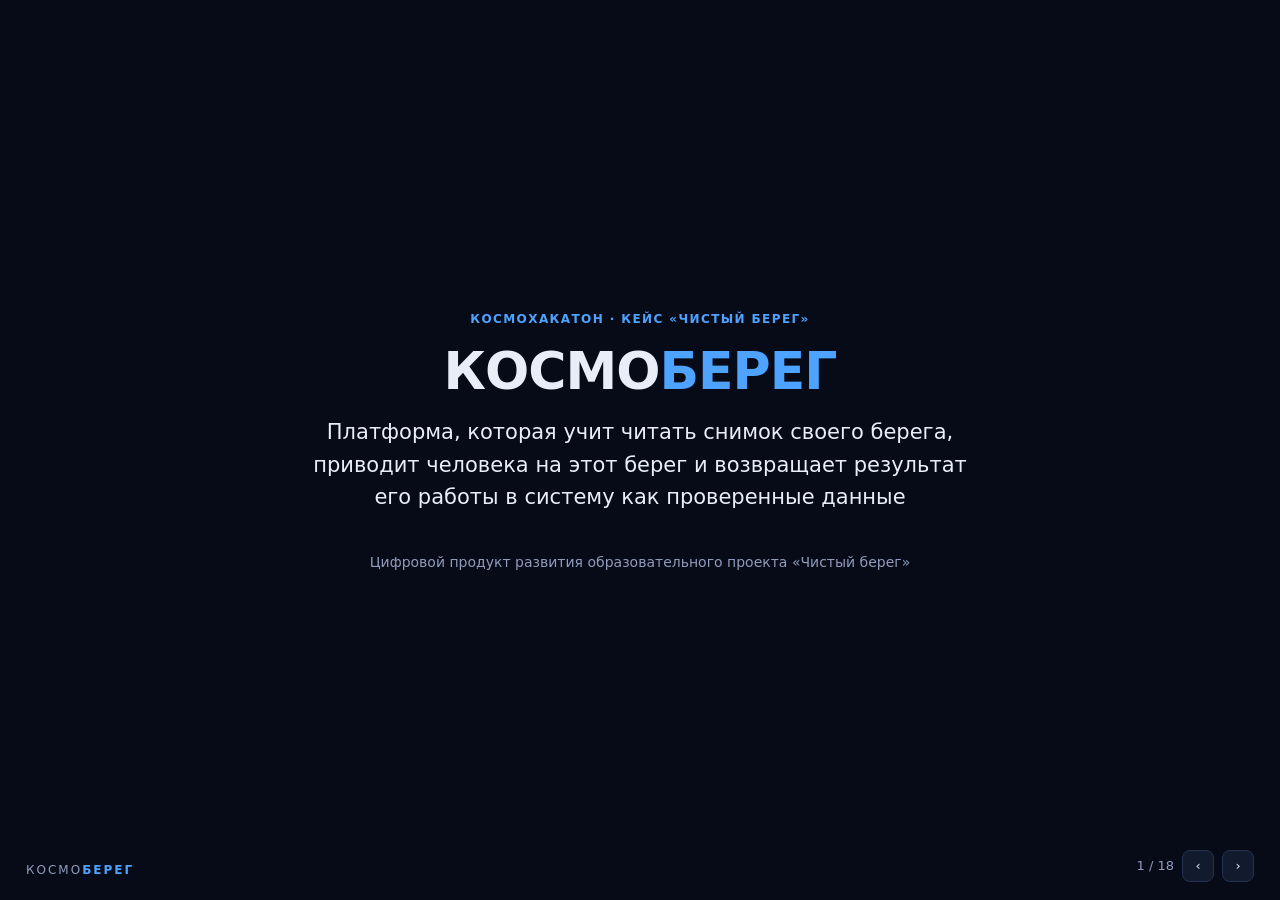
==== presentation/index.html @ a3c75d34 "Паспорт проекта, прототип MVP и API-контракт КОСМОБЕРЕГ Решение кейса Космохакатона «Чистый берег». " ====
<!DOCTYPE html>
<html lang="ru">
<head>
<meta charset="utf-8">
<meta name="viewport" content="width=device-width, initial-scale=1">
<title>КОСМОБЕРЕГ — презентация</title>
<style>
:root{
  --bg:#070b18; --panel:#121a2e; --panel2:#18223a; --line:#253150;
  --text:#e8edf7; --muted:#8f9cba; --accent:#4da3ff; --accent2:#7c5cff;
  --ok:#3ddc97; --warn:#ffb454; --danger:#ff6b6b;
}
*{box-sizing:border-box;margin:0;padding:0}
body{background:var(--bg);color:var(--text);font:16px/1.55 "Segoe UI",system-ui,sans-serif;overflow:hidden}

.slide{
  display:none; width:100vw; height:100vh; padding:56px 72px 72px;
  flex-direction:column; overflow:hidden;
}
.slide.on{display:flex}

h1{font-size:52px;line-height:1.1;letter-spacing:-1px;margin-bottom:16px}
h2{font-size:34px;line-height:1.15;margin-bottom:8px;letter-spacing:-.5px}
h3{font-size:19px;margin-bottom:10px}
p{color:var(--muted);font-size:17px;margin-bottom:12px}
p.lead{font-size:21px;color:var(--text)}
b,strong{color:var(--text)}

.tag{
  display:inline-block;font-size:12px;font-weight:700;letter-spacing:1.4px;
  text-transform:uppercase;color:var(--accent);margin-bottom:14px
}
.accent{color:var(--accent)}
.muted{color:var(--muted)}
.small{font-size:14px}
.tiny{font-size:12.5px}
.mono{font-family:"Cascadia Mono",Consolas,monospace}

.cols{display:grid;gap:22px;flex:1;min-height:0}
.c2{grid-template-columns:1fr 1fr}
.c3{grid-template-columns:repeat(3,1fr)}
.c4{grid-template-columns:repeat(4,1fr)}

.box{
  background:var(--panel);border:1px solid var(--line);
  border-radius:14px;padding:20px;overflow:auto
}
.box.hl{border-color:var(--accent);background:linear-gradient(160deg,rgba(77,163,255,.09),transparent)}
.box h3{color:var(--accent)}
.box.warm h3{color:var(--warn)}
.box.good h3{color:var(--ok)}

ul{list-style:none}
li{padding:5px 0 5px 20px;position:relative;color:var(--muted);font-size:15px}
li::before{content:'▸';position:absolute;left:2px;color:var(--accent)}
li b{color:var(--text)}

table{width:100%;border-collapse:collapse;font-size:14.5px}
th,td{text-align:left;padding:8px 10px;border-bottom:1px solid var(--line)}
th{color:var(--muted);font-size:11.5px;text-transform:uppercase;letter-spacing:.6px}
td b{color:var(--text)}

.pill{display:inline-block;padding:3px 10px;border-radius:20px;font-size:11.5px;font-weight:700}
.pill.a{background:rgba(77,163,255,.16);color:#93c8ff}
.pill.g{background:rgba(61,220,151,.16);color:#7cebbb}
.pill.w{background:rgba(255,180,84,.16);color:#ffc879}
.pill.d{background:rgba(255,107,107,.16);color:#ff9a9a}

.big{font-size:44px;font-weight:800;line-height:1;letter-spacing:-1px}
.big.a{color:var(--accent)} .big.g{color:var(--ok)} .big.w{color:var(--warn)}

pre{
  font-family:"Cascadia Mono",Consolas,monospace;font-size:12.5px;line-height:1.5;
  color:var(--muted);white-space:pre;overflow:auto
}

.flow{display:flex;align-items:stretch;gap:10px;margin:14px 0}
.flow .step{
  flex:1;background:var(--panel2);border:1px solid var(--line);
  border-radius:11px;padding:14px;position:relative
}
.flow .step b{display:block;color:var(--accent);font-size:12px;letter-spacing:.6px;margin-bottom:6px}
.flow .step span{font-size:13.5px;color:var(--muted)}
.flow .arr{display:flex;align-items:center;color:var(--accent);font-size:20px}

.funnel div{
  background:linear-gradient(90deg,var(--accent),var(--accent2));
  color:#04101f;font-weight:700;border-radius:7px;padding:9px 14px;
  margin-bottom:7px;font-size:14.5px;display:flex;justify-content:space-between
}

.nav{
  position:fixed;bottom:18px;right:26px;display:flex;gap:8px;align-items:center;
  font-size:13px;color:var(--muted);z-index:99
}
.nav button{
  font:inherit;background:var(--panel);border:1px solid var(--line);color:var(--text);
  width:32px;height:32px;border-radius:8px;cursor:pointer
}
.nav button:hover{border-color:var(--accent)}
.brand{position:fixed;bottom:20px;left:26px;font-size:12px;letter-spacing:2px;color:var(--muted);z-index:99}
.brand b{color:var(--accent)}

.center{justify-content:center;align-items:center;text-align:center}
.note{
  padding:12px 16px;border-radius:10px;border-left:3px solid var(--accent);
  background:rgba(77,163,255,.08);font-size:15px;margin-top:12px
}
.note.g{border-color:var(--ok);background:rgba(61,220,151,.08)}
.note.w{border-color:var(--warn);background:rgba(255,180,84,.08)}
</style>
</head>
<body>

<!-- 1 -->
<section class="slide on center">
  <div class="tag">Космохакатон · кейс «Чистый берег»</div>
  <h1>КОСМО<span class="accent">БЕРЕГ</span></h1>
  <p class="lead" style="max-width:820px">Платформа, которая учит читать снимок своего берега,<br>
  приводит человека на этот берег и возвращает результат<br>его работы в систему как проверенные данные</p>
  <div style="margin-top:26px" class="small muted">Цифровой продукт развития образовательного проекта «Чистый берег»</div>
</section>

<!-- 2 -->
<section class="slide">
  <div class="tag">Проблема</div>
  <h2>Три разрыва, которые ограничивают проект</h2>
  <div class="cols c3" style="margin-top:22px">
    <div class="box"><h3>Уборка ради уборки</h3>
      <p class="small">Волонтёр не знает, <b>почему именно этот участок</b>, что было раньше и что изменится потом.</p>
      <p class="small">Экологическое действие не превращается в экологическое понимание — а это и есть цель образовательного проекта.</p></div>
    <div class="box"><h3>Данные отдельно, руки отдельно</h3>
      <p class="small">ДЗЗ уже выявляет свалки в России: по данным «Ресурс-П» — скопления ТБО <b>от 0,01 га</b>, включая рост свалок у заповедников.</p>
      <p class="small">Но эти данные видит только дешифровщик. Волонтёр, стоящий на этом берегу, — нет.</p></div>
    <div class="box"><h3>ООПТ видит мало и поздно</h3>
      <p class="small">Площадь территории несопоставима с числом инспекторов. Обход выборочен, нарушение находят случайно.</p>
      <p class="small">Спутник видит регулярно, но <b>ДЗЗ-специалиста в штате нет</b>.</p></div>
  </div>
  <div class="note">Это одна проблема с трёх сторон: <b>между данными ДЗЗ и людьми на земле нет двустороннего канала.</b></div>
</section>

<!-- 3 -->
<section class="slide">
  <div class="tag">Целевые аудитории</div>
  <h2>Две аудитории с несводимой логикой</h2>
  <div class="cols c2" style="margin-top:18px">
    <div class="box">
      <h3>Молодёжь 14+</h3>
      <table>
        <tr><th>Мотивация</th><td>Причастность к настоящему, видимый вклад, компания, часы и портфолио</td></tr>
        <tr><th>Барьеры</th><td>Не знает о проекте · «ехать на весь день» · «мой вклад незаметен» · согласие родителей</td></tr>
        <tr><th>Ценность</th><td>«Ты учишься смотреть на Землю из космоса — и меняешь то, что видит спутник»</td></tr>
      </table>
      <div class="note w tiny" style="margin-top:14px">Сегменты: техно-ориентированные 25% · «за компанию» 45% · «за результатом» 20% · экоактивные 10%</div>
    </div>
    <div class="box">
      <h3>Сотрудники ООПТ</h3>
      <table>
        <tr><th>Мотивация</th><td>Снизить трудозатраты на обход, объективные данные для отчётности, показатели по экопросвещению</td></tr>
        <tr><th>Барьеры</th><td><b>Недоверие к волонтёрским данным</b> · ответственность за людей на территории · нет времени и ДЗЗ-специалиста</td></tr>
        <tr><th>Ценность</th><td>«Карта проблемных участков и проверенные отчёты — без специалиста в штате»</td></tr>
      </table>
      <div class="note tiny" style="margin-top:14px">Две разные роли внутри: инспектор (куда ехать) и экопросвещение (как отчитаться)</div>
    </div>
  </div>
  <div class="note g">Стратегии разные: молодёжь тянем <b>смыслом и игрой</b>, ООПТ — <b>снятием нагрузки</b>. Связывает их общий цикл данных.</div>
</section>

<!-- 4 -->
<section class="slide center">
  <div class="tag">Решение</div>
  <h2 style="max-width:1000px;font-size:40px">Обучение — не предисловие к уборке,<br>а <span class="accent">рабочий узел системы</span></h2>
  <p class="lead" style="max-width:900px;margin-top:20px">Если научить волонтёра читать снимок своего берега,
  а результат его уборки вернуть в систему как подтверждённые данные наблюдения — ООПТ получит регулярно
  обновляемую картину территории, а волонтёр получит доказательство, что его вклад что-то изменил.</p>
</section>

<!-- 5 -->
<section class="slide">
  <div class="tag">Концепция</div>
  <h2>Замкнутый цикл</h2>
  <div class="flow">
    <div class="step"><b>1 · СПУТНИК</b><span>Снимки ДЗЗ дают «зоны внимания» на береговой линии</span></div>
    <div class="arr">→</div>
    <div class="step"><b>2 · ОБУЧЕНИЕ</b><span>Волонтёр учится читать снимок и размечает реальные тайлы</span></div>
    <div class="arr">→</div>
    <div class="step"><b>3 · ПОЛЕ</b><span>Экспедиция: уборка и наземная фиксация состояния</span></div>
    <div class="arr">→</div>
    <div class="step"><b>4 · ЭФФЕКТ</b><span>Фото «до/после» + проверка ООПТ = достоверная точка данных</span></div>
  </div>
  <div class="box hl" style="margin-top:6px">
    <h3>5 · КАБИНЕТ ООПТ — приоритеты, акции, отчётность</h3>
    <p class="small">Проверенные данные уточняют приоритеты следующего цикла. Спутник даёт <b>гипотезу</b>,
    волонтёр — <b>массовую разметку</b>, поле — <b>истину на земле</b>, ООПТ — <b>валидацию</b>.</p>
  </div>
  <div class="note g">Обе аудитории необходимы для работы цикла. Ни одна не является «придатком» — без любой из них цикл рвётся.</div>
</section>

<!-- 6 -->
<section class="slide">
  <div class="tag">Пользовательский путь · молодёжь 14+</div>
  <h2>От первого клика до регулярного участия</h2>
  <table style="margin-top:12px">
    <tr><th>Этап</th><th>Механика перехода</th><th>Роль продукта</th></tr>
    <tr><td><b>Первый контакт</b></td><td>Крючок «Твой берег из космоса»</td><td>Лендинг показывает снимок знакомого места</td></tr>
    <tr><td><b>Интерес (3 мин)</b></td><td><b class="accent">Действие до регистрации</b> — мини-тренажёр</td><td>Разметка работает без аккаунта</td></tr>
    <tr><td><b>Регистрация</b></td><td>Результат «заперт»: сохрани прогресс</td><td>Гейт после полученной ценности</td></tr>
    <tr><td><b>Обучение</b></td><td>3 модуля по 5–7 мин + практика после каждого</td><td>LMS: теория → практика → автопроверка</td></tr>
    <tr><td><b>Завершение</b></td><td>Статус «Наблюдатель» = <b>допуск</b>, а не оценка</td><td>Разблокировка реальной разметки</td></tr>
    <tr style="background:rgba(77,163,255,.07)"><td><b>Первое участие</b></td><td><b class="accent">Экспедиция на участок, который сам разметил</b></td><td>Связка «разметка → акция», согласие, инструктаж</td></tr>
    <tr><td><b>Эффект</b></td><td>Слайдер «до/после», участок → «Чистый»</td><td>Гео-фото, модерация, обновление карты</td></tr>
    <tr><td><b>Повторное участие</b></td><td>Подписка на участок: новый снимок → уведомление</td><td>Подписки, рост роли до амбассадора</td></tr>
  </table>
  <div class="note w">Самый узкий переход — <b>«онлайн → поле» (30%)</b>. Закрываем не призывом, а персональной привязкой к месту.
  Эту механику невозможно скопировать без ДЗЗ-слоя.</div>
</section>

<!-- 7 -->
<section class="slide">
  <div class="tag">Пользовательский путь · ООПТ</div>
  <h2>От недоверия до регулярного использования</h2>
  <table style="margin-top:12px">
    <tr><th>Этап</th><th>Барьер</th><th>Механика снятия</th></tr>
    <tr><td><b>Первый контакт</b></td><td>«Очередная система, которую надо вести»</td><td>Заход через боль: «сколько км берега вы не обходите?»</td></tr>
    <tr style="background:rgba(77,163,255,.07)"><td><b>Демонстрация</b></td><td>«У вас там общие картинки»</td><td><b class="accent">Демо на снимке их собственной территории</b></td></tr>
    <tr><td><b>Подключение</b></td><td>Нет времени на настройку</td><td>Настройку делает команда, сотрудник подтверждает</td></tr>
    <tr><td><b>Освоение</b></td><td>Низкие цифровые навыки</td><td>Один рабочий экран, 45 минут обучения, куратор</td></tr>
    <tr><td><b>Первая акция</b></td><td>Ответственность за людей на территории</td><td>Готовый пакет: шаблон, инструктаж, согласия, ТБ</td></tr>
    <tr style="background:rgba(77,163,255,.07)"><td><b>Ценность</b></td><td><b>Поток шума от волонтёров</b></td><td><b class="accent">Консенсус 3 разметок → сотрудник только подтверждает</b></td></tr>
    <tr><td><b>Регулярность</b></td><td>Не встраивается в отчётность</td><td>Выгрузка PDF / CSV / GeoJSON</td></tr>
  </table>
  <div class="note g">Принцип: сотрудник ООПТ <b>никогда не делает работу, которую может сделать волонтёр или система</b>.
  Он только принимает решение.</div>
</section>

<!-- 8 -->
<section class="slide">
  <div class="tag">Цифровой продукт</div>
  <h2>Роли и модули</h2>
  <div class="cols c2" style="margin-top:16px">
    <div class="box">
      <h3>Ролевая модель = ответ на барьер доверия</h3>
      <table>
        <tr><td><b>Гость</b></td><td>Тренажёр, публичная карта</td></tr>
        <tr><td><b>Ученик</b></td><td>Курс, учебная разметка <span class="pill d">не идёт в ООПТ</span></td></tr>
        <tr><td><b>Наблюдатель</b></td><td>Реальная разметка, акции, отчёты</td></tr>
        <tr><td><b>Наблюдатель 14–17</b></td><td>+ согласие родителя, закрытый профиль</td></tr>
        <tr><td><b>Амбассадор</b></td><td>+ заявки на акции, менторство</td></tr>
        <tr><td><b>Сотрудник ООПТ</b></td><td>Приоритеты, модерация, акции, экспорт</td></tr>
      </table>
      <div class="note tiny">Разметка Ученика <b>физически не может</b> попасть в рабочую карту — это архитектурная гарантия, а не обещание.</div>
    </div>
    <div class="box">
      <h3>8 функциональных модулей</h3>
      <ul>
        <li><b>M1 Карта берега</b> — слои, статусы, история участка</li>
        <li><b>M2 Тренажёр и курс</b> — образовательный контур</li>
        <li><b>M3 Разметка</b> — консенсус, репутация разметчика</li>
        <li><b>M4 Акции</b> — запись, инструктаж, согласия</li>
        <li><b>M5 Полевой отчёт</b> — гео-фото «до/после»</li>
        <li><b>M6 Кабинет ООПТ</b> — приоритеты и модерация</li>
        <li><b>M7 Профиль</b> — часы, сертификат, подписки</li>
        <li><b>M8 Приоритизация</b> — индекс внимания</li>
      </ul>
    </div>
  </div>
</section>

<!-- 9 -->
<section class="slide">
  <div class="tag">Ядро логики</div>
  <h2>Индекс внимания участка</h2>
  <div class="box hl" style="margin-top:14px;flex:0">
    <pre style="font-size:19px;color:var(--text);text-align:center;line-height:1.8">
Индекс = <span style="color:#4da3ff">0.40·S</span>  +  <span style="color:#3ddc97">0.30·C</span>  +  <span style="color:#ffb454">0.20·T</span>  +  <span style="color:#7c5cff">0.10·A</span></pre>
  </div>
  <div class="cols c4" style="margin-top:16px">
    <div class="box"><h3>S — сигнал ДЗЗ</h3><p class="small">Величина изменения между разновременными снимками</p>
      <p class="tiny muted"><b>Почему не больше 0.40:</b> спутник даёт гипотезу, а не диагноз. Облачность, тени, отмели дают ложные срабатывания.</p></div>
    <div class="box good"><h3>C — консенсус людей</h3><p class="small">Доля разметчиков, отметивших проблему, взвешенная по репутации</p>
      <p class="tiny muted"><b>Зачем:</b> делает обучение полезной работой — разметка реально влияет на приоритеты.</p></div>
    <div class="box warm"><h3>T — давность</h3><p class="small">Время с последней подтверждённой уборки или проверки</p>
      <p class="tiny muted"><b>Зачем:</b> не даёт системе «залипнуть» на одних и тех же участках.</p></div>
    <div class="box"><h3>A — доступность</h3><p class="small">Реальная достижимость участка для волонтёров</p>
      <p class="tiny muted"><b>Зачем:</b> смысл имеет тот приоритет, до которого можно доехать.</p></div>
  </div>
  <div class="note">Формула <b>открыта и объяснима</b> — сотрудник ООПТ должен понимать, почему участок наверху списка. Иначе не будет доверия.</div>
</section>

<!-- 10 -->
<section class="slide">
  <div class="tag">Прототип</div>
  <h2>Сквозной сценарий S1 → S6 проходит без разрывов</h2>
  <div class="cols c2" style="margin-top:16px">
    <div class="box">
      <table>
        <tr><th>Шаг</th><th>Что проверяется</th></tr>
        <tr><td><b>S1</b></td><td>Ценность до регистрации: клик по снимку за 30 сек</td></tr>
        <tr><td><b>S2</b></td><td>Обучение → допуск, роль повышается автоматически</td></tr>
        <tr><td><b>S3</b></td><td>Разметка достигает консенсуса 3/3 → очередь ООПТ</td></tr>
        <tr><td><b>S4</b></td><td>Модерация в 2 клика, участок возглавляет приоритеты</td></tr>
        <tr><td><b>S5</b></td><td>Жёсткая проверка допуска несовершеннолетнего</td></tr>
        <tr><td><b>S6</b></td><td>Отчёт подтверждён → статус «Чистый» → пересчёт</td></tr>
      </table>
    </div>
    <div class="box good">
      <h3>Цикл действительно замыкается</h3>
      <pre style="font-size:14px;line-height:1.9;color:var(--text)">
Индекс участка «Устье Каменки»

  после разметки     <span style="color:#ff9a9a">77</span>   ← 1-е место
  после уборки       <span style="color:#7cebbb">41</span>   ← ушёл вниз

Приоритет перешёл на «Северную косу»</pre>
      <p class="small" style="margin-top:12px">Проверяется автоматически: <span class="mono">node e2e-check.js</span> — 27 утверждений, включая пересчёт приоритетов.</p>
      <div class="note tiny"><b>Настоящее в прототипе:</b> индекс внимания, консенсус, репутация, ролевая модель, проверка допуска.
      <b>Демонстрационное:</b> снимки генерируются процедурно вместо тайлов COG.</div>
    </div>
  </div>
</section>

<!-- 11 -->
<section class="slide">
  <div class="tag">Архитектура</div>
  <h2>Компоненты и потоки данных</h2>
  <pre style="flex:1;font-size:11.5px;margin-top:10px">
┌─────────────────────────────────────────────────────────────────────────────────┐
│ A. КЛИЕНТЫ    A1 Лендинг+тренажёр (Гость) │ A2 PWA волонтёра │ A3 Кабинет ООПТ  │
└─────────────────────────────────────────────────────────────────────────────────┘
                          │ HTTPS / REST + JWT
┌─────────────────────────────────────────────────────────────────────────────────┐
│ B. API GATEWAY — nginx, rate limit, TLS                                          │
└─────────────────────────────────────────────────────────────────────────────────┘
      │            │              │              │              │
 ┌────────┐  ┌──────────┐  ┌────────────┐  ┌─────────┐  ┌──────────────┐
 │C1 AUTH │  │C2 LEARN  │  │C3 ANNOTATE │  │C4 EVENTS│  │C5 REPORTS    │
 │роли,   │  │курс,     │  │КОНСЕНСУС,  │  │акции,   │  │фото до/после,│
 │возраст,│  │прогресс, │  │репутация   │  │допуск,  │  │модерация     │
 │согласия│  │сертификат│  │разметчика  │  │согласия │  │              │
 └────────┘  └──────────┘  └────────────┘  └─────────┘  └──────────────┘
                                  │                            │
                         ┌────────────────────────────────────────────┐
                         │ C6 GEO / SCORING — ЯДРО ПРИОРИТИЗАЦИИ      │
                         │ участки, статусы, история, ИНДЕКС ВНИМАНИЯ │
                         └────────────────────────────────────────────┘
                                  │                    ▲ сигнал S
┌─────────────────────────────────────────────────────────────────────────────────┐
│ D. ХРАНИЛИЩА   PostgreSQL+PostGIS │ S3/MinIO: тайлы COG, фото │ Redis: очереди  │
└─────────────────────────────────────────────────────────────────────────────────┘
                                                       ▲
┌─────────────────────────────────────────────────────────────────────────────────┐
│ E. КОНВЕЙЕР ДЗЗ (асинхронный)                                                    │
│ E1 приём сцены → E2 предобработка → E3 нарезка тайлов → E4 детекция изменений    │
│    (Геопортал)     (GDAL/rasterio)     (COG, TiTiler)     → кандидаты → C6       │
└─────────────────────────────────────────────────────────────────────────────────┘
                                                       ▲
┌─────────────────────────────────────────────────────────────────────────────────┐
│ F. ВНЕШНИЕ   F1 Геопортал Роскосмоса / Главкосмос (Ресурс-П, Канопус-В)          │
│              резерв: Sentinel-2 │ F2 БПЛА │ F4 ДОБРО.РФ (часы) │ F6 уведомления │
└─────────────────────────────────────────────────────────────────────────────────┘</pre>
</section>

<!-- 12 -->
<section class="slide">
  <div class="tag">Данные ДЗЗ</div>
  <h2>Источник и место в системе</h2>
  <div class="cols c2" style="margin-top:16px">
    <div class="box">
      <h3>Путь снимка</h3>
      <table>
        <tr><td><b>Источник</b></td><td>Геопортал Роскосмоса / Главкосмос; резерв — Sentinel-2, аэросъёмка БПЛА</td></tr>
        <tr><td><b>Предобработка</b></td><td>Облачность, привязка, нормализация — GDAL / rasterio</td></tr>
        <tr><td><b>Нарезка</b></td><td>COG + тайловая пирамида, отдача через TiTiler</td></tr>
        <tr><td><b>Детекция</b></td><td>Разность спектральных индексов между датами → сигнал <b>S ∈ [0,1]</b></td></tr>
        <tr><td><b>Потребление</b></td><td>Волонтёр видит тайл и получает задание; ООПТ видит приоритеты</td></tr>
      </table>
    </div>
    <div class="box hl">
      <h3>Главная техническая ставка</h3>
      <p class="small">На MVP <b>не строим ML-детекцию мусора</b>. Критерий прямо допускает: техническая обработка ДЗЗ не обязательна.</p>
      <ul>
        <li>Спутник даёт <b>грубый сигнал изменения</b> — дёшево и объяснимо</li>
        <li>Точность обеспечивают <b>люди</b>: консенсус волонтёров + проверка ООПТ</li>
        <li>Подтверждения накапливаются в <b>размеченный датасет</b></li>
        <li>На этапе 2 он становится обучающей выборкой для модели</li>
      </ul>
      <div class="note g">Обучение волонтёров — одновременно образовательный продукт <b>и</b> способ получить разметку. Экономия ~1.5 млн ₽.</div>
    </div>
  </div>
</section>

<!-- 13 -->
<section class="slide">
  <div class="tag">Реализуемость</div>
  <h2>Стек, данные пользователей, эксплуатация</h2>
  <div class="cols c3" style="margin-top:16px">
    <div class="box">
      <h3>Что берём готовым</h3>
      <ul>
        <li>PostgreSQL + <b>PostGIS</b> — стандарт геоданных</li>
        <li><b>MapLibre GL</b> — open-source, без лицензий</li>
        <li>GDAL / rasterio / TiTiler — обработка растров</li>
        <li>FastAPI, Celery + Redis, S3/MinIO</li>
      </ul>
      <h3 style="margin-top:14px">Что пишем сами</h3>
      <ul>
        <li><b>Индекс внимания</b></li>
        <li><b>Консенсус и репутация</b></li>
        <li><b>Связка «курс → допуск»</b></li>
      </ul>
      <p class="tiny muted">Правило: своё — только суть продукта. Остальное зрелое и готовое.</p>
    </div>
    <div class="box warm">
      <h3>Аудитория 14+ и ПДн</h3>
      <ul>
        <li>Хостинг в РФ, минимизация данных</li>
        <li>Офлайн-участие <b>невозможно</b> без согласия родителя — проверка в C4</li>
        <li>Профили 14–17 закрыты по умолчанию</li>
        <li>Геолокация огрубляется до участка</li>
        <li>Обязательная модерация UGC-фото</li>
        <li>Координаты уязвимых объектов ООПТ скрыты</li>
        <li>Неизменяемый аудит-лог модерации</li>
      </ul>
    </div>
    <div class="box">
      <h3>Эксплуатация</h3>
      <p class="small"><span class="mono">docker compose up</span> — один хост, воспроизводимая сборка.</p>
      <table>
        <tr><th>Узкое место</th><th>Решение</th></tr>
        <tr><td>Отдача тайлов</td><td>CDN, тайлы статичны</td></tr>
        <tr><td>Конвейер ДЗЗ</td><td>+ Celery-воркеры</td></tr>
        <tr><td>API 10k+ MAU</td><td>Stateless за балансировщиком</td></tr>
      </table>
      <div class="note tiny">Нагрузка предсказуема: пики в дни акций и школьных занятий, а не равномерно.</div>
    </div>
  </div>
</section>

<!-- 14 -->
<section class="slide">
  <div class="tag">KPI</div>
  <h2>Воронка и способ измерения</h2>
  <div class="cols c2" style="margin-top:14px">
    <div class="box">
      <h3>Модель за 12 месяцев пилота</h3>
      <div class="funnel" style="margin-top:12px">
        <div><span>Регистрации</span><span>3 000</span></div>
        <div style="width:88%"><span>Начали обучение · 55%</span><span>1 650</span></div>
        <div style="width:74%"><span>Завершили обучение · 45%</span><span>750</span></div>
        <div style="width:52%"><span>Вышли на акцию · 30%</span><span>225</span></div>
        <div style="width:36%"><span>Повторное участие · 35%</span><span>80</span></div>
      </div>
      <div class="note w tiny">Все конверсии — <b>обоснованные допущения</b>, а не факты. Задача пилота — заменить их измеренными.</div>
    </div>
    <div class="box">
      <h3>Ключевые показатели и источник данных</h3>
      <table>
        <tr><th>KPI</th><th>Цель</th><th>Источник</th></tr>
        <tr><td><b>E2</b> завершение курса</td><td>≥45%</td><td class="mono tiny">course_progress</td></tr>
        <tr><td><b>P1</b> выход в поле</td><td>≥30%</td><td class="mono tiny">enrollments.attended</td></tr>
        <tr><td><b>R1</b> повторное участие</td><td>≥35%</td><td class="mono tiny">агрегат по пользователю</td></tr>
        <tr><td><b>Q1</b> точность разметки</td><td>≥70%</td><td class="mono tiny">аудит-лог модерации</td></tr>
        <tr><td><b>V3</b> участков очищено</td><td>≥60</td><td class="mono tiny">field_reports</td></tr>
        <tr><td><b>V4</b> удержание ООПТ</td><td>2 из 3</td><td class="mono tiny">CRM проекта</td></tr>
      </table>
      <div class="note g tiny"><b>Контрольная группа:</b> 1 из 3 ООПТ работает без цифрового контура. Сравнение показывает вклад именно продукта.</div>
    </div>
  </div>
</section>

<!-- 15 -->
<section class="slide">
  <div class="tag">План и экономика</div>
  <h2>Как проект запускается</h2>
  <div class="cols c2" style="margin-top:14px">
    <div class="box">
      <h3>Этапы</h3>
      <table>
        <tr><th>Этап</th><th>Срок</th><th>Результат</th></tr>
        <tr><td><b>0 Подготовка</b></td><td>мес. 1</td><td>Соглашения с ООПТ и школами, доступ к данным</td></tr>
        <tr><td><b>1 MVP</b></td><td>мес. 2–4</td><td>Сценарии S1–S6 на 1 территории</td></tr>
        <tr><td><b>2 Пилот</b></td><td>мес. 5–10</td><td>2–3 ООПТ, 20+ акций, проверенные KPI</td></tr>
        <tr><td><b>3 Оценка</b></td><td>мес. 11–12</td><td>Калибровка, пакет тиражирования</td></tr>
        <tr><td><b>4 Масштаб</b></td><td>год 2</td><td>10+ ООПТ, ML-модель на своих данных</td></tr>
      </table>
      <p class="small" style="margin-top:12px">Пиковая команда — <b>5.5 FTE</b>.</p>
    </div>
    <div class="box">
      <h3>Затраты на 12 месяцев</h3>
      <table>
        <tr><td>ФОТ разработки</td><td><b>4.30 млн ₽</b></td><td class="tiny muted">47%</td></tr>
        <tr><td>ФОТ операционной команды</td><td><b>2.00</b></td><td class="tiny muted">22%</td></tr>
        <tr><td>Проведение акций</td><td><b>0.90</b></td><td class="tiny muted">10%</td></tr>
        <tr><td>Контент, дизайн</td><td><b>0.85</b></td><td class="tiny muted">9%</td></tr>
        <tr><td>Инфраструктура, данные ДЗЗ</td><td><b>0.82</b></td><td class="tiny muted">9%</td></tr>
        <tr><td>Продвижение</td><td><b>0.40</b></td><td class="tiny muted">4%</td></tr>
        <tr><td><b>ИТОГО</b></td><td><b class="accent">9.27 млн ₽</b></td><td></td></tr>
      </table>
      <div class="note g">Подключение <b>каждой следующей ООПТ — ~150 тыс ₽</b>. Продукт создаётся один раз, тиражируется дёшево.</div>
    </div>
  </div>
</section>

<!-- 16 -->
<section class="slide">
  <div class="tag">Риски</div>
  <h2>Три главных риска — честно</h2>
  <div class="cols c3" style="margin-top:18px">
    <div class="box"><h3>R-P2 · Разрыв «онлайн → поле»</h3>
      <p class="small">Обученные не доходят до реальной акции. Проект остаётся онлайн-игрой.</p>
      <p class="small"><b>Снижение:</b> экспедиция на свой участок, командная запись, закрытие логистики.</p>
      <div class="note w tiny">Это узкое место всей модели. Метрика P1 — главный индикатор пилота.</div></div>
    <div class="box"><h3>R-O1 · ООПТ не подключается</h3>
      <p class="small">Без ООПТ рвётся контур верификации, волонтёрские данные теряют легитимность.</p>
      <p class="small"><b>Снижение:</b> работаем сразу с 4–5 ООПТ, чтобы дойти до 2–3; демо на их данных; поддержка регионального минприроды.</p></div>
    <div class="box"><h3>R-T1 · Нет доступа к данным ДЗЗ</h3>
      <p class="small">Условия доступа к российской группировке могут оказаться неприемлемыми.</p>
      <p class="small"><b>Снижение:</b> источник абстрагирован в компоненте E1 — переключаемся на Sentinel-2 и БПЛА <b>без изменения архитектуры</b>.</p></div>
  </div>
  <div class="note">Полный реестр — 12 рисков в четырёх категориях: организационные, продуктовые, ресурсные, технические.</div>
</section>

<!-- 17 -->
<section class="slide">
  <div class="tag">Ожидаемый эффект</div>
  <h2>Почему продукт, а не просто серия мероприятий</h2>
  <div class="cols c2" style="margin-top:16px">
    <div class="box">
      <h3>Без цифрового продукта</h3>
      <ul>
        <li>Участок выбирает организатор по своему усмотрению</li>
        <li>Обучение — лекция, результат не фиксируется</li>
        <li>Волонтёр приходит один раз</li>
        <li>ООПТ получает мешки мусора</li>
        <li>Эффект недоказуем</li>
        <li>Каждая акция запускается с нуля</li>
      </ul>
    </div>
    <div class="box good">
      <h3>С КОСМОБЕРЕГОМ</h3>
      <ul>
        <li>Участок выбирается <b>по данным наблюдения</b></li>
        <li>Обучение даёт <b>допуск и измеримый результат</b></li>
        <li>Подписка на участок даёт <b>причину вернуться</b></li>
        <li>ООПТ получает <b>верифицированные данные</b></li>
        <li>Каждое звено цепочки <b>измеримо</b></li>
        <li>Тиражируемый пакет за <b>~150 тыс ₽</b></li>
      </ul>
    </div>
  </div>
  <div class="cols c4" style="margin-top:16px;flex:0">
    <div class="box"><div class="big a">750</div><p class="tiny" style="margin:6px 0 0">прошли полный курс по ДЗЗ и экологическому наблюдению</p></div>
    <div class="box"><div class="big g">150+</div><p class="tiny" style="margin:6px 0 0">участков береговой линии под регулярным наблюдением</p></div>
    <div class="box"><div class="big w">60+</div><p class="tiny" style="margin:6px 0 0">участков очищено и подтверждено проверкой ООПТ</p></div>
    <div class="box"><div class="big a">12</div><p class="tiny" style="margin:6px 0 0">амбассадоров, способных вести акции самостоятельно</p></div>
  </div>
</section>

<!-- 18 -->
<section class="slide center">
  <h2 style="font-size:40px;max-width:1000px">Мы не обещаем чистые берега.<br>
  Мы строим <span class="accent">канал между космическими данными<br>и руками на берегу</span> — и умеем измерить каждое звено.</h2>
  <div style="margin-top:34px" class="small muted">КОСМОБЕРЕГ · Космохакатон · кейс «Чистый берег»</div>
</section>

<div class="brand">КОСМО<b>БЕРЕГ</b></div>
<div class="nav">
  <span id="counter">1 / 18</span>
  <button id="prev">‹</button>
  <button id="next">›</button>
</div>

<script>
const slides=[...document.querySelectorAll('.slide')];
let i=0;
function show(n){
  i=Math.max(0,Math.min(slides.length-1,n));
  slides.forEach((s,k)=>s.classList.toggle('on',k===i));
  document.getElementById('counter').textContent=(i+1)+' / '+slides.length;
}
document.getElementById('next').onclick=()=>show(i+1);
document.getElementById('prev').onclick=()=>show(i-1);
document.addEventListener('keydown',e=>{
  if(['ArrowRight','PageDown',' '].includes(e.key)){e.preventDefault();show(i+1);}
  if(['ArrowLeft','PageUp'].includes(e.key)){e.preventDefault();show(i-1);}
  if(e.key==='Home')show(0);
  if(e.key==='End')show(slides.length-1);
});
show(0);
</script>
</body>
</html>
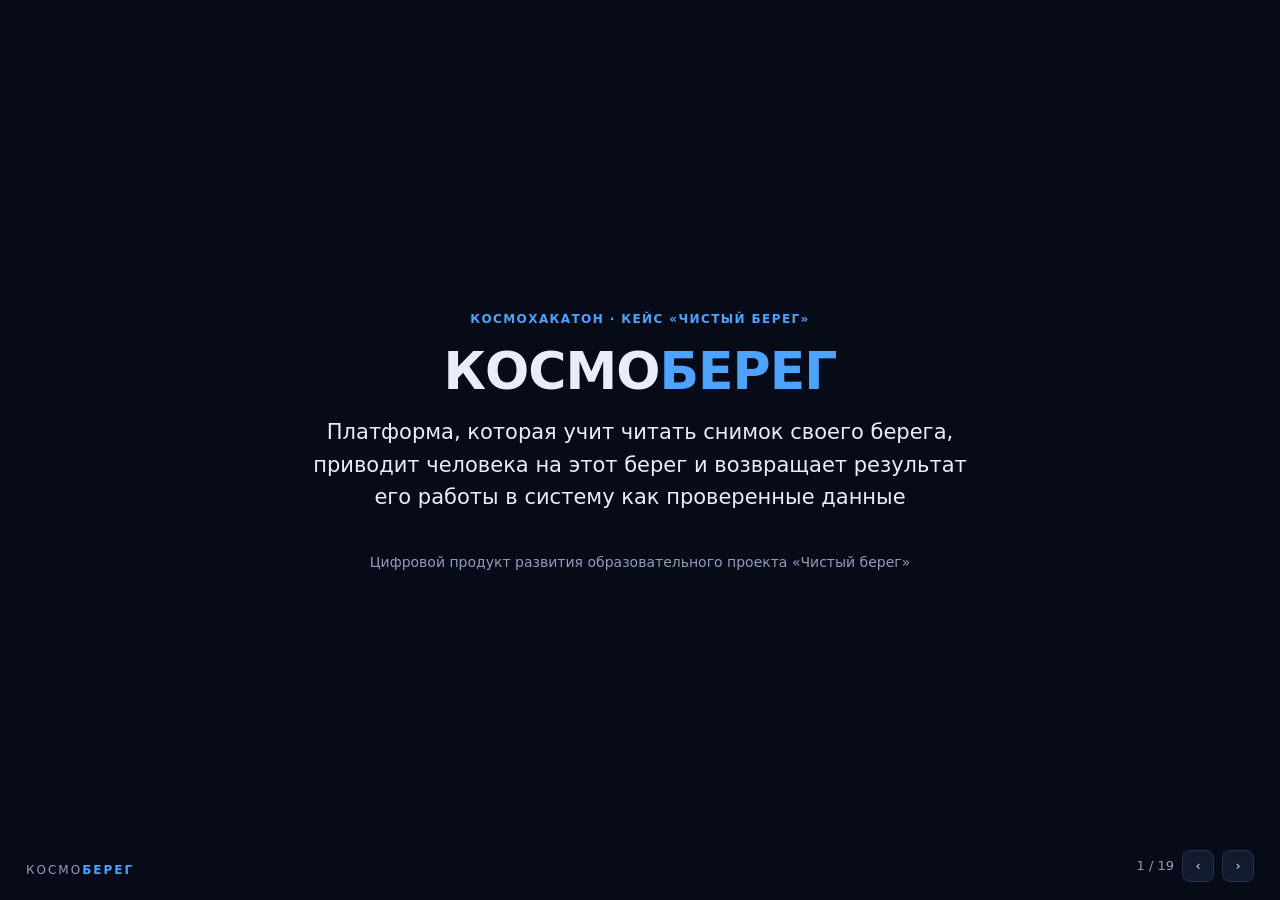
==== commit ebdd00f3: "Масштабирование модели на мониторинг ЧС По совету эксперта. Оформлено как потенциал, а не как расшир" ====
--- a/presentation/index.html
+++ b/presentation/index.html
@@ -161,6 +161,8 @@
         <tr><th>Ценность</th><td>«Карта проблемных участков и проверенные отчёты — без специалиста в штате»</td></tr>
       </table>
       <div class="note tiny" style="margin-top:14px">Две разные роли внутри: инспектор (куда ехать) и экопросвещение (как отчитаться)</div>
+      <div class="note g tiny"><b>Доверие измеряем, а не обещаем:</b> скрытые эталонные задания
+      дают инспектору точность каждого разметчика в цифрах</div>
     </div>
   </div>
   <div class="note g">Стратегии разные: молодёжь тянем <b>смыслом и игрой</b>, ООПТ — <b>снятием нагрузки</b>. Связывает их общий цикл данных.</div>
@@ -260,7 +262,9 @@
         <li><b>M5 Полевой отчёт</b> — гео-фото «до/после»</li>
         <li><b>M6 Кабинет ООПТ</b> — приоритеты и модерация</li>
         <li><b>M7 Профиль</b> — часы, сертификат, подписки</li>
-        <li><b>M8 Приоритизация</b> — индекс внимания</li>
+        <li><b>M8 Приоритизация</b> — индекс внимания, детектор роста</li>
+        <li><b>M9 Калибровка</b> — измерение точности разметчиков</li>
+        <li><b>M10 Заявки на съёмку</b> — обратная связь с оператором ДЗЗ</li>
       </ul>
     </div>
   </div>
@@ -285,6 +289,10 @@
       <p class="tiny muted"><b>Зачем:</b> смысл имеет тот приоритет, до которого можно доехать.</p></div>
   </div>
   <div class="note">Формула <b>открыта и объяснима</b> — сотрудник ООПТ должен понимать, почему участок наверху списка. Иначе не будет доверия.</div>
+  <div class="note w"><b>Детектор роста уточняет S, а не добавляет пятое слагаемое.</b>
+  Большая стабильная свалка подождёт, маленькая растущая через сезон станет большой.
+  Основано на подтверждённом кейсе: по данным «Ресурс-П» фиксировался именно <b>рост</b>
+  свалки у заповедника за 2017–2019.</div>
 </section>
 
 <!-- 10 -->
@@ -313,6 +321,9 @@
 
 Приоритет перешёл на «Северную косу»</pre>
       <p class="small" style="margin-top:12px">Проверяется автоматически: <span class="mono">node e2e-check.js</span> — 27 утверждений, включая пересчёт приоритетов.</p>
+      <div class="note g tiny"><b>Бэкенд реализован:</b> FastAPI, 13 таблиц, 37 операций API,
+      131 тест, миграции, <span class="mono">docker compose up</span>. Индекс участка
+      считают две независимые реализации — и получают одно значение.</div>
       <div class="note tiny"><b>Настоящее в прототипе:</b> индекс внимания, консенсус, репутация, ролевая модель, проверка допуска.
       <b>Демонстрационное:</b> снимки генерируются процедурно вместо тайлов COG.</div>
     </div>
@@ -385,6 +396,9 @@
         <li>На этапе 2 он становится обучающей выборкой для модели</li>
       </ul>
       <div class="note g">Обучение волонтёров — одновременно образовательный продукт <b>и</b> способ получить разметку. Экономия ~1.5 млн ₽.</div>
+      <div class="note"><b>Связь двусторонняя.</b> Инспектор запрашивает съёмку участка
+      через оператора — Геопортал принимает такие заявки штатно. Для растущей аномалии
+      приоритет повышается автоматически. Ни один аналог так не умеет.</div>
     </div>
   </div>
 </section>
@@ -424,7 +438,7 @@
     </div>
     <div class="box">
       <h3>Эксплуатация</h3>
-      <p class="small"><span class="mono">docker compose up</span> — один хост, воспроизводимая сборка.</p>
+      <p class="small"><span class="mono">docker compose up</span> — PostGIS, миграции, демо-данные, API. <b>131 тест зелёные.</b></p>
       <table>
         <tr><th>Узкое место</th><th>Решение</th></tr>
         <tr><td>Отдача тайлов</td><td>CDN, тайлы статичны</td></tr>
@@ -556,6 +570,51 @@
   </div>
 </section>
 
+
+<!-- масштабирование -->
+<section class="slide">
+  <div class="tag">Потенциал</div>
+  <h2>Что мы построили на самом деле</h2>
+  <p class="lead" style="max-width:1000px">Береговой участок — частный случай.
+  Контур «разновременные снимки → обученный человек → консенсус → проверка эксперта»
+  не привязан к мусору ни в одном компоненте.</p>
+
+  <div class="cols c2" style="margin-top:14px">
+    <div class="box">
+      <h3>Масштаб задачи рядом</h3>
+      <table>
+        <tr><td><b>12,8 млн га</b></td><td>пройдено огнём в 2024 году, +8% к 2023-му</td></tr>
+        <tr><td><b>4,76 млн га</b></td><td>Дальневосточный округ — лидер по площади</td></tr>
+        <tr><td><b>40–70</b></td><td>крупных наводнений в год</td></tr>
+        <tr><td><b>500 тыс. км²</b></td><td>территории подвержено подтоплению</td></tr>
+        <tr><td><b>13 млрд ₽</b></td><td>ущерб от паводков одного лета 2021 года</td></tr>
+      </table>
+      <div class="note tiny">Общее одно: объём, который ведомства физически
+      не разбирают вручную. Спутник снимает всё, дешифровщиков не хватает —
+      та же диспропорция, с которой мы начали.</div>
+    </div>
+
+    <div class="box good">
+      <h3>Это не гипотеза</h3>
+      <p class="small"><b>Zooniverse Planetary Response Network</b> ставит волонтёрам
+      ровно эту задачу — сравнить снимки «до» и «после» бедствия — и передаёт
+      результат службам реагирования.</p>
+      <p class="small">Миллиард классификаций от трёх миллионов участников снимает
+      вопрос, способны ли неспециалисты давать пригодные данные.</p>
+      <p class="small">Мы не изобретаем подход, а переносим его в российский контур:
+      отечественные источники ДЗЗ, обучение на русском, проверка сотрудником
+      ведомства.</p>
+      <div class="note w tiny"><b>В MVP и пилот не входит.</b> Кейс — про «Чистый берег»,
+      и подменять задачу мы не будем. Нужны партнёрство с МЧС, оперативная съёмка
+      вместо цикла в 2–4 недели и отдельный обучающий трек.</div>
+    </div>
+  </div>
+
+  <div class="note">Мы решаем задачу берега, но строим не инструмент для берега —
+  а <b>контур доверия между космическими данными и людьми</b>. Он масштабируется
+  на любую территориальную задачу, где спутник видит много, а специалистов мало.</div>
+</section>
+
 <!-- 18 -->
 <section class="slide center">
   <h2 style="font-size:40px;max-width:1000px">Мы не обещаем чистые берега.<br>
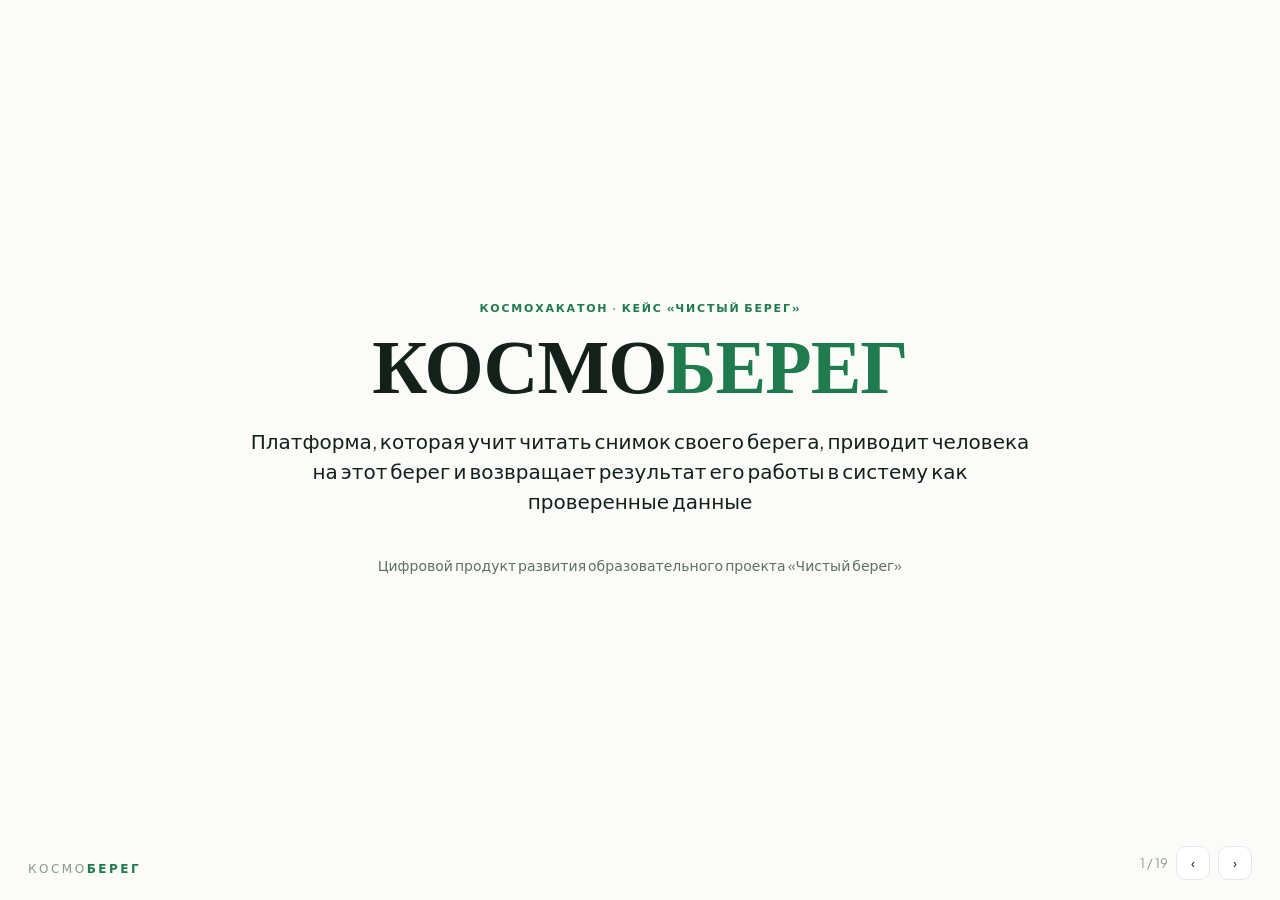
==== commit dfeb1201: "Презентация в стиле макета фронта + сценарий защиты Визуальная система снята прямо из Kosmobereg.dc." ====
--- a/presentation/index.html
+++ b/presentation/index.html
@@ -3,268 +3,252 @@
 <head>
 <meta charset="utf-8">
 <meta name="viewport" content="width=device-width, initial-scale=1">
-<title>КОСМОБЕРЕГ — презентация</title>
+<title>КОСМОБЕРЕГ — защита проекта</title>
+<link rel="preconnect" href="https://fonts.googleapis.com">
+<link rel="preconnect" href="https://fonts.gstatic.com" crossorigin>
+<link href="https://fonts.googleapis.com/css2?family=Plus+Jakarta+Sans:wght@400;500;600;700&family=Instrument+Serif:ital@0;1&display=swap" rel="stylesheet">
 <style>
+/* Визуальная система взята из макета фронта Kosmobereg.dc.html:
+   презентация и продукт должны выглядеть как одна вещь. */
 :root{
-  --bg:#070b18; --panel:#121a2e; --panel2:#18223a; --line:#253150;
-  --text:#e8edf7; --muted:#8f9cba; --accent:#4da3ff; --accent2:#7c5cff;
-  --ok:#3ddc97; --warn:#ffb454; --danger:#ff6b6b;
+  --bg:#fbfcfa; --ink:#14201a; --muted:#5f6f66; --faint:#8b988f;
+  --accent:#1f7a4d; --accent-dark:#1c5c3a; --line:#e3e9e4;
+  --tint:#eef3ef; --tint-2:#f2f9f4; --tint-3:#cfe3d6;
+  --blue:#3b5f8a; --warm:#eccfc8; --white:#ffffff;
 }
 *{box-sizing:border-box;margin:0;padding:0}
-body{background:var(--bg);color:var(--text);font:16px/1.55 "Segoe UI",system-ui,sans-serif;overflow:hidden}
-
-.slide{
-  display:none; width:100vw; height:100vh; padding:56px 72px 72px;
-  flex-direction:column; overflow:hidden;
-}
+body{background:var(--bg);color:var(--ink);font:15px/1.6 'Plus Jakarta Sans',system-ui,sans-serif;overflow:hidden}
+
+.slide{display:none;width:100vw;height:100vh;padding:52px 68px 76px;flex-direction:column;overflow:hidden}
 .slide.on{display:flex}
-
-h1{font-size:52px;line-height:1.1;letter-spacing:-1px;margin-bottom:16px}
-h2{font-size:34px;line-height:1.15;margin-bottom:8px;letter-spacing:-.5px}
-h3{font-size:19px;margin-bottom:10px}
-p{color:var(--muted);font-size:17px;margin-bottom:12px}
-p.lead{font-size:21px;color:var(--text)}
-b,strong{color:var(--text)}
-
-.tag{
-  display:inline-block;font-size:12px;font-weight:700;letter-spacing:1.4px;
-  text-transform:uppercase;color:var(--accent);margin-bottom:14px
-}
-.accent{color:var(--accent)}
-.muted{color:var(--muted)}
+.slide.center{justify-content:center;align-items:center;text-align:center}
+
+h1{font-family:'Instrument Serif',Georgia,serif;font-size:76px;line-height:1.02;letter-spacing:-1px;margin-bottom:20px}
+h2{font-family:'Instrument Serif',Georgia,serif;font-size:42px;line-height:1.12;margin-bottom:6px}
+h3{font-size:16px;font-weight:700;margin-bottom:8px;color:var(--accent)}
+p{color:var(--muted);font-size:16px;margin-bottom:10px}
+p.lead{font-size:20px;color:var(--ink);line-height:1.5}
+b,strong{color:var(--ink);font-weight:600}
+
+.eyebrow{display:inline-block;font-size:11px;font-weight:700;letter-spacing:1.8px;text-transform:uppercase;color:var(--accent);margin-bottom:12px}
+.mono{font-family:ui-monospace,'Cascadia Mono',Consolas,monospace}
 .small{font-size:14px}
 .tiny{font-size:12.5px}
-.mono{font-family:"Cascadia Mono",Consolas,monospace}
-
-.cols{display:grid;gap:22px;flex:1;min-height:0}
+.muted{color:var(--muted)}
+
+.cols{display:grid;gap:18px;flex:1;min-height:0}
 .c2{grid-template-columns:1fr 1fr}
 .c3{grid-template-columns:repeat(3,1fr)}
 .c4{grid-template-columns:repeat(4,1fr)}
 
-.box{
-  background:var(--panel);border:1px solid var(--line);
-  border-radius:14px;padding:20px;overflow:auto
-}
-.box.hl{border-color:var(--accent);background:linear-gradient(160deg,rgba(77,163,255,.09),transparent)}
-.box h3{color:var(--accent)}
-.box.warm h3{color:var(--warn)}
-.box.good h3{color:var(--ok)}
+.card{background:var(--white);border:1px solid var(--line);border-radius:16px;padding:22px;overflow:auto}
+.card.tint{background:var(--tint-2);border-color:var(--tint-3)}
+
+.pill{display:inline-block;padding:4px 12px;border-radius:999px;font-size:11.5px;font-weight:700;background:var(--tint);color:var(--accent)}
+.pill.warm{background:var(--warm);color:#8a4a3a}
 
 ul{list-style:none}
 li{padding:5px 0 5px 20px;position:relative;color:var(--muted);font-size:15px}
-li::before{content:'▸';position:absolute;left:2px;color:var(--accent)}
-li b{color:var(--text)}
+li::before{content:'';position:absolute;left:2px;top:14px;width:6px;height:6px;border-radius:999px;background:var(--accent)}
+li b{color:var(--ink)}
 
 table{width:100%;border-collapse:collapse;font-size:14.5px}
-th,td{text-align:left;padding:8px 10px;border-bottom:1px solid var(--line)}
-th{color:var(--muted);font-size:11.5px;text-transform:uppercase;letter-spacing:.6px}
-td b{color:var(--text)}
-
-.pill{display:inline-block;padding:3px 10px;border-radius:20px;font-size:11.5px;font-weight:700}
-.pill.a{background:rgba(77,163,255,.16);color:#93c8ff}
-.pill.g{background:rgba(61,220,151,.16);color:#7cebbb}
-.pill.w{background:rgba(255,180,84,.16);color:#ffc879}
-.pill.d{background:rgba(255,107,107,.16);color:#ff9a9a}
-
-.big{font-size:44px;font-weight:800;line-height:1;letter-spacing:-1px}
-.big.a{color:var(--accent)} .big.g{color:var(--ok)} .big.w{color:var(--warn)}
-
-pre{
-  font-family:"Cascadia Mono",Consolas,monospace;font-size:12.5px;line-height:1.5;
-  color:var(--muted);white-space:pre;overflow:auto
-}
-
-.flow{display:flex;align-items:stretch;gap:10px;margin:14px 0}
-.flow .step{
-  flex:1;background:var(--panel2);border:1px solid var(--line);
-  border-radius:11px;padding:14px;position:relative
-}
-.flow .step b{display:block;color:var(--accent);font-size:12px;letter-spacing:.6px;margin-bottom:6px}
-.flow .step span{font-size:13.5px;color:var(--muted)}
-.flow .arr{display:flex;align-items:center;color:var(--accent);font-size:20px}
-
-.funnel div{
-  background:linear-gradient(90deg,var(--accent),var(--accent2));
-  color:#04101f;font-weight:700;border-radius:7px;padding:9px 14px;
-  margin-bottom:7px;font-size:14.5px;display:flex;justify-content:space-between
-}
-
-.nav{
-  position:fixed;bottom:18px;right:26px;display:flex;gap:8px;align-items:center;
-  font-size:13px;color:var(--muted);z-index:99
-}
-.nav button{
-  font:inherit;background:var(--panel);border:1px solid var(--line);color:var(--text);
-  width:32px;height:32px;border-radius:8px;cursor:pointer
-}
-.nav button:hover{border-color:var(--accent)}
-.brand{position:fixed;bottom:20px;left:26px;font-size:12px;letter-spacing:2px;color:var(--muted);z-index:99}
+th,td{text-align:left;padding:9px 10px;border-bottom:1px solid var(--line);vertical-align:top}
+th{color:var(--faint);font-size:11px;text-transform:uppercase;letter-spacing:.8px;font-weight:700}
+td b{color:var(--ink)}
+tr.hi td{background:var(--tint-2)}
+
+.big{font-family:'Instrument Serif',Georgia,serif;font-size:52px;line-height:1;color:var(--accent)}
+.big.ink{color:var(--ink)}
+
+.note{padding:14px 18px;border-radius:10px;background:var(--tint);border-left:3px solid var(--accent);font-size:15px;margin-top:12px;color:var(--muted)}
+.note b{color:var(--ink)}
+.note.warm{background:#fdf3f0;border-color:#c98a76}
+
+pre{font-family:ui-monospace,'Cascadia Mono',Consolas,monospace;font-size:12.5px;line-height:1.55;color:var(--muted);white-space:pre;overflow:auto}
+
+.flow{display:flex;align-items:stretch;gap:10px;margin:16px 0}
+.flow .step{flex:1;background:var(--white);border:1px solid var(--line);border-radius:12px;padding:16px}
+.flow .step b{display:block;color:var(--accent);font-size:11px;letter-spacing:1px;margin-bottom:7px;text-transform:uppercase}
+.flow .step span{font-size:14px;color:var(--muted)}
+.flow .arr{display:flex;align-items:center;color:var(--tint-3);font-size:22px}
+
+.funnel div{background:var(--accent);color:var(--white);border-radius:10px;padding:10px 16px;margin-bottom:7px;font-size:14.5px;font-weight:600;display:flex;justify-content:space-between}
+.funnel div:nth-child(2){background:#2a8a5a}
+.funnel div:nth-child(3){background:#3d9a6c}
+.funnel div:nth-child(4){background:#59ab82}
+.funnel div:nth-child(5){background:#7cbd9b}
+
+.formula{font-family:'Instrument Serif',Georgia,serif;font-size:38px;text-align:center;padding:26px;background:var(--tint-2);border:1px solid var(--tint-3);border-radius:16px}
+.formula span{color:var(--accent)}
+
+.nav{position:fixed;bottom:20px;right:28px;display:flex;gap:8px;align-items:center;font-size:13px;color:var(--faint);z-index:99}
+.nav button{font:inherit;background:var(--white);border:1px solid var(--line);color:var(--ink);width:34px;height:34px;border-radius:10px;cursor:pointer}
+.nav button:hover{border-color:var(--accent);color:var(--accent)}
+.brand{position:fixed;bottom:22px;left:28px;font-size:12px;letter-spacing:2.5px;color:var(--faint);z-index:99;text-transform:uppercase}
 .brand b{color:var(--accent)}
-
-.center{justify-content:center;align-items:center;text-align:center}
-.note{
-  padding:12px 16px;border-radius:10px;border-left:3px solid var(--accent);
-  background:rgba(77,163,255,.08);font-size:15px;margin-top:12px
-}
-.note.g{border-color:var(--ok);background:rgba(61,220,151,.08)}
-.note.w{border-color:var(--warn);background:rgba(255,180,84,.08)}
 </style>
 </head>
 <body>
 
 <!-- 1 -->
 <section class="slide on center">
-  <div class="tag">Космохакатон · кейс «Чистый берег»</div>
-  <h1>КОСМО<span class="accent">БЕРЕГ</span></h1>
-  <p class="lead" style="max-width:820px">Платформа, которая учит читать снимок своего берега,<br>
-  приводит человека на этот берег и возвращает результат<br>его работы в систему как проверенные данные</p>
-  <div style="margin-top:26px" class="small muted">Цифровой продукт развития образовательного проекта «Чистый берег»</div>
+  <div class="eyebrow">Космохакатон · кейс «Чистый берег»</div>
+  <h1>КОСМО<span style="color:var(--accent)">БЕРЕГ</span></h1>
+  <p class="lead" style="max-width:780px">Платформа, которая учит читать снимок своего берега,
+  приводит человека на этот берег и возвращает результат его работы в систему как проверенные данные</p>
+  <div style="margin-top:28px" class="small muted">Цифровой продукт развития образовательного проекта «Чистый берег»</div>
 </section>
 
 <!-- 2 -->
 <section class="slide">
-  <div class="tag">Проблема</div>
+  <div class="eyebrow">Проблема</div>
   <h2>Три разрыва, которые ограничивают проект</h2>
   <div class="cols c3" style="margin-top:22px">
-    <div class="box"><h3>Уборка ради уборки</h3>
+    <div class="card">
+      <h3>Уборка ради уборки</h3>
       <p class="small">Волонтёр не знает, <b>почему именно этот участок</b>, что было раньше и что изменится потом.</p>
-      <p class="small">Экологическое действие не превращается в экологическое понимание — а это и есть цель образовательного проекта.</p></div>
-    <div class="box"><h3>Данные отдельно, руки отдельно</h3>
+      <p class="small">Экологическое действие не превращается в экологическое понимание — а это и есть цель образовательного проекта.</p>
+    </div>
+    <div class="card">
+      <h3>Данные отдельно, руки отдельно</h3>
       <p class="small">ДЗЗ уже выявляет свалки в России: по данным «Ресурс-П» — скопления ТБО <b>от 0,01 га</b>, включая рост свалок у заповедников.</p>
-      <p class="small">Но эти данные видит только дешифровщик. Волонтёр, стоящий на этом берегу, — нет.</p></div>
-    <div class="box"><h3>ООПТ видит мало и поздно</h3>
+      <p class="small">Но эти данные видит только дешифровщик. Волонтёр, стоящий на этом берегу, — нет.</p>
+    </div>
+    <div class="card">
+      <h3>ООПТ видит мало и поздно</h3>
       <p class="small">Площадь территории несопоставима с числом инспекторов. Обход выборочен, нарушение находят случайно.</p>
-      <p class="small">Спутник видит регулярно, но <b>ДЗЗ-специалиста в штате нет</b>.</p></div>
+      <p class="small">Спутник видит регулярно, но <b>ДЗЗ-специалиста в штате нет</b>.</p>
+    </div>
   </div>
   <div class="note">Это одна проблема с трёх сторон: <b>между данными ДЗЗ и людьми на земле нет двустороннего канала.</b></div>
 </section>
 
 <!-- 3 -->
 <section class="slide">
-  <div class="tag">Целевые аудитории</div>
+  <div class="eyebrow">Целевые аудитории</div>
   <h2>Две аудитории с несводимой логикой</h2>
   <div class="cols c2" style="margin-top:18px">
-    <div class="box">
+    <div class="card">
       <h3>Молодёжь 14+</h3>
       <table>
         <tr><th>Мотивация</th><td>Причастность к настоящему, видимый вклад, компания, часы и портфолио</td></tr>
         <tr><th>Барьеры</th><td>Не знает о проекте · «ехать на весь день» · «мой вклад незаметен» · согласие родителей</td></tr>
         <tr><th>Ценность</th><td>«Ты учишься смотреть на Землю из космоса — и меняешь то, что видит спутник»</td></tr>
       </table>
-      <div class="note w tiny" style="margin-top:14px">Сегменты: техно-ориентированные 25% · «за компанию» 45% · «за результатом» 20% · экоактивные 10%</div>
-    </div>
-    <div class="box">
+      <div class="note tiny">Сегменты: техно-ориентированные 25% · «за компанию» 45% · «за результатом» 20% · экоактивные 10%</div>
+    </div>
+    <div class="card">
       <h3>Сотрудники ООПТ</h3>
       <table>
-        <tr><th>Мотивация</th><td>Снизить трудозатраты на обход, объективные данные для отчётности, показатели по экопросвещению</td></tr>
+        <tr><th>Мотивация</th><td>Снизить трудозатраты на обход, объективные данные для отчётности</td></tr>
         <tr><th>Барьеры</th><td><b>Недоверие к волонтёрским данным</b> · ответственность за людей на территории · нет времени и ДЗЗ-специалиста</td></tr>
         <tr><th>Ценность</th><td>«Карта проблемных участков и проверенные отчёты — без специалиста в штате»</td></tr>
       </table>
-      <div class="note tiny" style="margin-top:14px">Две разные роли внутри: инспектор (куда ехать) и экопросвещение (как отчитаться)</div>
-      <div class="note g tiny"><b>Доверие измеряем, а не обещаем:</b> скрытые эталонные задания
-      дают инспектору точность каждого разметчика в цифрах</div>
-    </div>
-  </div>
-  <div class="note g">Стратегии разные: молодёжь тянем <b>смыслом и игрой</b>, ООПТ — <b>снятием нагрузки</b>. Связывает их общий цикл данных.</div>
+      <div class="note tiny">Закрытая институциональная роль: доступ выдаёт дирекция территории, а не воронка роста</div>
+    </div>
+  </div>
+  <div class="note"><b>Доверие измеряем, а не обещаем:</b> скрытые эталонные задания дают инспектору точность каждого разметчика в цифрах.</div>
 </section>
 
 <!-- 4 -->
 <section class="slide center">
-  <div class="tag">Решение</div>
-  <h2 style="max-width:1000px;font-size:40px">Обучение — не предисловие к уборке,<br>а <span class="accent">рабочий узел системы</span></h2>
-  <p class="lead" style="max-width:900px;margin-top:20px">Если научить волонтёра читать снимок своего берега,
+  <div class="eyebrow">Решение</div>
+  <h2 style="max-width:960px;font-size:48px">Обучение — не предисловие к уборке,<br>а <span style="color:var(--accent)">рабочий узел системы</span></h2>
+  <p class="lead" style="max-width:860px;margin-top:22px">Если научить волонтёра читать снимок своего берега,
   а результат его уборки вернуть в систему как подтверждённые данные наблюдения — ООПТ получит регулярно
   обновляемую картину территории, а волонтёр получит доказательство, что его вклад что-то изменил.</p>
 </section>
 
 <!-- 5 -->
 <section class="slide">
-  <div class="tag">Концепция</div>
+  <div class="eyebrow">Концепция</div>
   <h2>Замкнутый цикл</h2>
   <div class="flow">
-    <div class="step"><b>1 · СПУТНИК</b><span>Снимки ДЗЗ дают «зоны внимания» на береговой линии</span></div>
+    <div class="step"><b>1 · Спутник</b><span>Снимки ДЗЗ дают «зоны внимания» на береговой линии</span></div>
     <div class="arr">→</div>
-    <div class="step"><b>2 · ОБУЧЕНИЕ</b><span>Волонтёр учится читать снимок и размечает реальные тайлы</span></div>
+    <div class="step"><b>2 · Обучение</b><span>Волонтёр учится читать снимок и размечает реальные тайлы</span></div>
     <div class="arr">→</div>
-    <div class="step"><b>3 · ПОЛЕ</b><span>Экспедиция: уборка и наземная фиксация состояния</span></div>
+    <div class="step"><b>3 · Поле</b><span>Экспедиция: уборка и наземная фиксация состояния</span></div>
     <div class="arr">→</div>
-    <div class="step"><b>4 · ЭФФЕКТ</b><span>Фото «до/после» + проверка ООПТ = достоверная точка данных</span></div>
-  </div>
-  <div class="box hl" style="margin-top:6px">
-    <h3>5 · КАБИНЕТ ООПТ — приоритеты, акции, отчётность</h3>
+    <div class="step"><b>4 · Эффект</b><span>Фото «до/после» и проверка ООПТ — достоверная точка данных</span></div>
+  </div>
+  <div class="card tint">
+    <h3>5 · Кабинет ООПТ — приоритеты, акции, отчётность</h3>
     <p class="small">Проверенные данные уточняют приоритеты следующего цикла. Спутник даёт <b>гипотезу</b>,
     волонтёр — <b>массовую разметку</b>, поле — <b>истину на земле</b>, ООПТ — <b>валидацию</b>.</p>
   </div>
-  <div class="note g">Обе аудитории необходимы для работы цикла. Ни одна не является «придатком» — без любой из них цикл рвётся.</div>
+  <div class="note">Обе аудитории необходимы для работы цикла. Ни одна не является «придатком» — без любой из них цикл рвётся.</div>
 </section>
 
 <!-- 6 -->
 <section class="slide">
-  <div class="tag">Пользовательский путь · молодёжь 14+</div>
+  <div class="eyebrow">Пользовательский путь · молодёжь 14+</div>
   <h2>От первого клика до регулярного участия</h2>
-  <table style="margin-top:12px">
+  <table style="margin-top:14px">
     <tr><th>Этап</th><th>Механика перехода</th><th>Роль продукта</th></tr>
     <tr><td><b>Первый контакт</b></td><td>Крючок «Твой берег из космоса»</td><td>Лендинг показывает снимок знакомого места</td></tr>
-    <tr><td><b>Интерес (3 мин)</b></td><td><b class="accent">Действие до регистрации</b> — мини-тренажёр</td><td>Разметка работает без аккаунта</td></tr>
+    <tr><td><b>Интерес, 3 мин</b></td><td><b>Действие до регистрации</b> — мини-тренажёр</td><td>Разметка работает без аккаунта</td></tr>
     <tr><td><b>Регистрация</b></td><td>Результат «заперт»: сохрани прогресс</td><td>Гейт после полученной ценности</td></tr>
-    <tr><td><b>Обучение</b></td><td>3 модуля по 5–7 мин + практика после каждого</td><td>LMS: теория → практика → автопроверка</td></tr>
+    <tr><td><b>Обучение</b></td><td>3 модуля по 5–7 минут, практика после каждого</td><td>Теория → практика → автопроверка</td></tr>
     <tr><td><b>Завершение</b></td><td>Статус «Наблюдатель» = <b>допуск</b>, а не оценка</td><td>Разблокировка реальной разметки</td></tr>
-    <tr style="background:rgba(77,163,255,.07)"><td><b>Первое участие</b></td><td><b class="accent">Экспедиция на участок, который сам разметил</b></td><td>Связка «разметка → акция», согласие, инструктаж</td></tr>
+    <tr class="hi"><td><b>Первое участие</b></td><td><b>Экспедиция на участок, который сам разметил</b></td><td>Связка «разметка → акция», согласие, инструктаж</td></tr>
     <tr><td><b>Эффект</b></td><td>Слайдер «до/после», участок → «Чистый»</td><td>Гео-фото, модерация, обновление карты</td></tr>
     <tr><td><b>Повторное участие</b></td><td>Подписка на участок: новый снимок → уведомление</td><td>Подписки, рост роли до амбассадора</td></tr>
   </table>
-  <div class="note w">Самый узкий переход — <b>«онлайн → поле» (30%)</b>. Закрываем не призывом, а персональной привязкой к месту.
+  <div class="note warm">Самый узкий переход — <b>«онлайн → поле», 30%</b>. Закрываем не призывом, а персональной привязкой к месту.
   Эту механику невозможно скопировать без ДЗЗ-слоя.</div>
 </section>
 
 <!-- 7 -->
 <section class="slide">
-  <div class="tag">Пользовательский путь · ООПТ</div>
+  <div class="eyebrow">Пользовательский путь · ООПТ</div>
   <h2>От недоверия до регулярного использования</h2>
-  <table style="margin-top:12px">
+  <table style="margin-top:14px">
     <tr><th>Этап</th><th>Барьер</th><th>Механика снятия</th></tr>
     <tr><td><b>Первый контакт</b></td><td>«Очередная система, которую надо вести»</td><td>Заход через боль: «сколько км берега вы не обходите?»</td></tr>
-    <tr style="background:rgba(77,163,255,.07)"><td><b>Демонстрация</b></td><td>«У вас там общие картинки»</td><td><b class="accent">Демо на снимке их собственной территории</b></td></tr>
+    <tr class="hi"><td><b>Демонстрация</b></td><td>«У вас там общие картинки»</td><td><b>Демо на снимке их собственной территории</b></td></tr>
     <tr><td><b>Подключение</b></td><td>Нет времени на настройку</td><td>Настройку делает команда, сотрудник подтверждает</td></tr>
-    <tr><td><b>Освоение</b></td><td>Низкие цифровые навыки</td><td>Один рабочий экран, 45 минут обучения, куратор</td></tr>
+    <tr><td><b>Освоение</b></td><td>Низкие цифровые навыки</td><td>Один рабочий экран, 45 минут, куратор</td></tr>
     <tr><td><b>Первая акция</b></td><td>Ответственность за людей на территории</td><td>Готовый пакет: шаблон, инструктаж, согласия, ТБ</td></tr>
-    <tr style="background:rgba(77,163,255,.07)"><td><b>Ценность</b></td><td><b>Поток шума от волонтёров</b></td><td><b class="accent">Консенсус 3 разметок → сотрудник только подтверждает</b></td></tr>
-    <tr><td><b>Регулярность</b></td><td>Не встраивается в отчётность</td><td>Выгрузка PDF / CSV / GeoJSON</td></tr>
+    <tr class="hi"><td><b>Ценность</b></td><td><b>Поток шума от волонтёров</b></td><td><b>Консенсус 3 разметок → сотрудник только подтверждает</b></td></tr>
+    <tr><td><b>Удержание</b></td><td>«Что я с этого получил»</td><td>Сезонная сводка, пакетная модерация, заявка на съёмку</td></tr>
   </table>
-  <div class="note g">Принцип: сотрудник ООПТ <b>никогда не делает работу, которую может сделать волонтёр или система</b>.
-  Он только принимает решение.</div>
+  <div class="note">Принцип: сотрудник ООПТ <b>никогда не делает работу, которую может сделать волонтёр или система</b>. Он только принимает решение.</div>
 </section>
 
 <!-- 8 -->
 <section class="slide">
-  <div class="tag">Цифровой продукт</div>
+  <div class="eyebrow">Цифровой продукт</div>
   <h2>Роли и модули</h2>
   <div class="cols c2" style="margin-top:16px">
-    <div class="box">
-      <h3>Ролевая модель = ответ на барьер доверия</h3>
+    <div class="card">
+      <h3>Ролевая модель — ответ на барьер доверия</h3>
       <table>
         <tr><td><b>Гость</b></td><td>Тренажёр, публичная карта</td></tr>
-        <tr><td><b>Ученик</b></td><td>Курс, учебная разметка <span class="pill d">не идёт в ООПТ</span></td></tr>
-        <tr><td><b>Наблюдатель</b></td><td>Реальная разметка, акции, отчёты</td></tr>
+        <tr class="hi"><td><b>Ученик</b></td><td>Курс, учебная разметка <span class="pill warm">не идёт в ООПТ</span></td></tr>
+        <tr><td><b>Наблюдатель</b></td><td>Реальная разметка, акции, отчёты, игры</td></tr>
         <tr><td><b>Наблюдатель 14–17</b></td><td>+ согласие родителя, закрытый профиль</td></tr>
         <tr><td><b>Амбассадор</b></td><td>+ заявки на акции, менторство</td></tr>
-        <tr><td><b>Сотрудник ООПТ</b></td><td>Приоритеты, модерация, акции, экспорт</td></tr>
-      </table>
-      <div class="note tiny">Разметка Ученика <b>физически не может</b> попасть в рабочую карту — это архитектурная гарантия, а не обещание.</div>
-    </div>
-    <div class="box">
-      <h3>8 функциональных модулей</h3>
+        <tr><td><b>Сотрудник ООПТ</b></td><td>Приоритеты, модерация, акции, заявки на съёмку</td></tr>
+      </table>
+      <div class="note tiny">Разметка Ученика <b>физически не может</b> попасть в рабочую карту — архитектурная гарантия, а не обещание.</div>
+    </div>
+    <div class="card">
+      <h3>12 функциональных модулей</h3>
       <ul>
-        <li><b>M1 Карта берега</b> — слои, статусы, история участка</li>
+        <li><b>M1 Карта берега</b> — слои, статусы, история</li>
         <li><b>M2 Тренажёр и курс</b> — образовательный контур</li>
-        <li><b>M3 Разметка</b> — консенсус, репутация разметчика</li>
+        <li><b>M3 Разметка</b> — консенсус, репутация</li>
         <li><b>M4 Акции</b> — запись, инструктаж, согласия</li>
         <li><b>M5 Полевой отчёт</b> — гео-фото «до/после»</li>
         <li><b>M6 Кабинет ООПТ</b> — приоритеты и модерация</li>
         <li><b>M7 Профиль</b> — часы, сертификат, подписки</li>
-        <li><b>M8 Приоритизация</b> — индекс внимания, детектор роста</li>
-        <li><b>M9 Калибровка</b> — измерение точности разметчиков</li>
-        <li><b>M10 Заявки на съёмку</b> — обратная связь с оператором ДЗЗ</li>
+        <li><b>M8 Приоритизация</b> — индекс, детектор роста</li>
+        <li><b>M9 Калибровка</b> — измерение точности</li>
+        <li><b>M10 Заявки на съёмку</b> — обратная связь с ДЗЗ</li>
+        <li><b>M11 Игровой контур</b> — дуэль, «Инспектор на день»</li>
+        <li><b>M12 Карта происшествий</b> — фильтры по типу и области</li>
       </ul>
     </div>
   </div>
@@ -272,38 +256,34 @@
 
 <!-- 9 -->
 <section class="slide">
-  <div class="tag">Ядро логики</div>
+  <div class="eyebrow">Ядро логики</div>
   <h2>Индекс внимания участка</h2>
-  <div class="box hl" style="margin-top:14px;flex:0">
-    <pre style="font-size:19px;color:var(--text);text-align:center;line-height:1.8">
-Индекс = <span style="color:#4da3ff">0.40·S</span>  +  <span style="color:#3ddc97">0.30·C</span>  +  <span style="color:#ffb454">0.20·T</span>  +  <span style="color:#7c5cff">0.10·A</span></pre>
-  </div>
-  <div class="cols c4" style="margin-top:16px">
-    <div class="box"><h3>S — сигнал ДЗЗ</h3><p class="small">Величина изменения между разновременными снимками</p>
-      <p class="tiny muted"><b>Почему не больше 0.40:</b> спутник даёт гипотезу, а не диагноз. Облачность, тени, отмели дают ложные срабатывания.</p></div>
-    <div class="box good"><h3>C — консенсус людей</h3><p class="small">Доля разметчиков, отметивших проблему, взвешенная по репутации</p>
-      <p class="tiny muted"><b>Зачем:</b> делает обучение полезной работой — разметка реально влияет на приоритеты.</p></div>
-    <div class="box warm"><h3>T — давность</h3><p class="small">Время с последней подтверждённой уборки или проверки</p>
-      <p class="tiny muted"><b>Зачем:</b> не даёт системе «залипнуть» на одних и тех же участках.</p></div>
-    <div class="box"><h3>A — доступность</h3><p class="small">Реальная достижимость участка для волонтёров</p>
-      <p class="tiny muted"><b>Зачем:</b> смысл имеет тот приоритет, до которого можно доехать.</p></div>
-  </div>
-  <div class="note">Формула <b>открыта и объяснима</b> — сотрудник ООПТ должен понимать, почему участок наверху списка. Иначе не будет доверия.</div>
-  <div class="note w"><b>Детектор роста уточняет S, а не добавляет пятое слагаемое.</b>
-  Большая стабильная свалка подождёт, маленькая растущая через сезон станет большой.
-  Основано на подтверждённом кейсе: по данным «Ресурс-П» фиксировался именно <b>рост</b>
-  свалки у заповедника за 2017–2019.</div>
+  <div class="formula" style="margin-top:16px">
+    0.40·<span>S</span> &nbsp;+&nbsp; 0.30·<span>C</span> &nbsp;+&nbsp; 0.20·<span>T</span> &nbsp;+&nbsp; 0.10·<span>A</span>
+  </div>
+  <div class="cols c4" style="margin-top:18px">
+    <div class="card"><h3>S — сигнал ДЗЗ</h3><p class="small">Величина изменения между снимками</p>
+      <p class="tiny"><b>Почему не больше 0.40:</b> спутник даёт гипотезу, а не диагноз. Облачность, тени и отмели дают ложные срабатывания.</p></div>
+    <div class="card"><h3>C — консенсус людей</h3><p class="small">Согласие × полнота выборки, взвешенные по репутации</p>
+      <p class="tiny"><b>Зачем:</b> делает обучение полезной работой — разметка реально влияет на приоритеты.</p></div>
+    <div class="card"><h3>T — давность</h3><p class="small">Время с последней подтверждённой проверки</p>
+      <p class="tiny"><b>Зачем:</b> не даёт системе «залипнуть» на одних и тех же участках.</p></div>
+    <div class="card"><h3>A — доступность</h3><p class="small">Реальная достижимость для волонтёров</p>
+      <p class="tiny"><b>Зачем:</b> смысл имеет тот приоритет, до которого можно доехать.</p></div>
+  </div>
+  <div class="note">Формула <b>открыта и объяснима</b> — инспектор должен понимать, почему участок наверху. Иначе не будет доверия.
+  Детектор роста уточняет фактор S, а не добавляет пятое слагаемое.</div>
 </section>
 
 <!-- 10 -->
 <section class="slide">
-  <div class="tag">Прототип</div>
+  <div class="eyebrow">Прототип · живое демо</div>
   <h2>Сквозной сценарий S1 → S6 проходит без разрывов</h2>
   <div class="cols c2" style="margin-top:16px">
-    <div class="box">
+    <div class="card">
       <table>
         <tr><th>Шаг</th><th>Что проверяется</th></tr>
-        <tr><td><b>S1</b></td><td>Ценность до регистрации: клик по снимку за 30 сек</td></tr>
+        <tr><td><b>S1</b></td><td>Ценность до регистрации: клик по снимку за 30 секунд</td></tr>
         <tr><td><b>S2</b></td><td>Обучение → допуск, роль повышается автоматически</td></tr>
         <tr><td><b>S3</b></td><td>Разметка достигает консенсуса 3/3 → очередь ООПТ</td></tr>
         <tr><td><b>S4</b></td><td>Модерация в 2 клика, участок возглавляет приоритеты</td></tr>
@@ -311,139 +291,132 @@
         <tr><td><b>S6</b></td><td>Отчёт подтверждён → статус «Чистый» → пересчёт</td></tr>
       </table>
     </div>
-    <div class="box good">
+    <div class="card tint">
       <h3>Цикл действительно замыкается</h3>
-      <pre style="font-size:14px;line-height:1.9;color:var(--text)">
-Индекс участка «Устье Каменки»
-
-  после разметки     <span style="color:#ff9a9a">77</span>   ← 1-е место
-  после уборки       <span style="color:#7cebbb">41</span>   ← ушёл вниз
-
-Приоритет перешёл на «Северную косу»</pre>
-      <p class="small" style="margin-top:12px">Проверяется автоматически: <span class="mono">node e2e-check.js</span> — 27 утверждений, включая пересчёт приоритетов.</p>
-      <div class="note g tiny"><b>Бэкенд реализован:</b> FastAPI, 13 таблиц, 37 операций API,
-      131 тест, миграции, <span class="mono">docker compose up</span>. Индекс участка
-      считают две независимые реализации — и получают одно значение.</div>
-      <div class="note tiny"><b>Настоящее в прототипе:</b> индекс внимания, консенсус, репутация, ролевая модель, проверка допуска.
-      <b>Демонстрационное:</b> снимки генерируются процедурно вместо тайлов COG.</div>
+      <div style="display:flex;align-items:baseline;gap:18px;margin:18px 0">
+        <div><div class="big">85</div><div class="tiny muted">после консенсуса</div></div>
+        <div style="font-size:28px;color:var(--tint-3)">→</div>
+        <div><div class="big ink">48</div><div class="tiny muted">после уборки</div></div>
+      </div>
+      <p class="small">Приоритет перешёл на следующий участок.</p>
+      <div class="note tiny"><b>Проверяется автоматически:</b> те же числа выдают две независимые реализации —
+      прототип и бэкенд. Разойдётся формула — упадут оба набора тестов.</div>
+      <div class="note tiny"><b>Бэкенд работает:</b> FastAPI, 17 таблиц, 44 операции API, 156 тестов,
+      <span class="mono">docker compose up</span>.</div>
     </div>
   </div>
 </section>
 
 <!-- 11 -->
 <section class="slide">
-  <div class="tag">Архитектура</div>
+  <div class="eyebrow">Архитектура</div>
   <h2>Компоненты и потоки данных</h2>
-  <pre style="flex:1;font-size:11.5px;margin-top:10px">
-┌─────────────────────────────────────────────────────────────────────────────────┐
-│ A. КЛИЕНТЫ    A1 Лендинг+тренажёр (Гость) │ A2 PWA волонтёра │ A3 Кабинет ООПТ  │
-└─────────────────────────────────────────────────────────────────────────────────┘
-                          │ HTTPS / REST + JWT
-┌─────────────────────────────────────────────────────────────────────────────────┐
-│ B. API GATEWAY — nginx, rate limit, TLS                                          │
-└─────────────────────────────────────────────────────────────────────────────────┘
-      │            │              │              │              │
- ┌────────┐  ┌──────────┐  ┌────────────┐  ┌─────────┐  ┌──────────────┐
- │C1 AUTH │  │C2 LEARN  │  │C3 ANNOTATE │  │C4 EVENTS│  │C5 REPORTS    │
- │роли,   │  │курс,     │  │КОНСЕНСУС,  │  │акции,   │  │фото до/после,│
- │возраст,│  │прогресс, │  │репутация   │  │допуск,  │  │модерация     │
- │согласия│  │сертификат│  │разметчика  │  │согласия │  │              │
- └────────┘  └──────────┘  └────────────┘  └─────────┘  └──────────────┘
-                                  │                            │
-                         ┌────────────────────────────────────────────┐
-                         │ C6 GEO / SCORING — ЯДРО ПРИОРИТИЗАЦИИ      │
-                         │ участки, статусы, история, ИНДЕКС ВНИМАНИЯ │
-                         └────────────────────────────────────────────┘
-                                  │                    ▲ сигнал S
-┌─────────────────────────────────────────────────────────────────────────────────┐
-│ D. ХРАНИЛИЩА   PostgreSQL+PostGIS │ S3/MinIO: тайлы COG, фото │ Redis: очереди  │
-└─────────────────────────────────────────────────────────────────────────────────┘
-                                                       ▲
-┌─────────────────────────────────────────────────────────────────────────────────┐
-│ E. КОНВЕЙЕР ДЗЗ (асинхронный)                                                    │
-│ E1 приём сцены → E2 предобработка → E3 нарезка тайлов → E4 детекция изменений    │
-│    (Геопортал)     (GDAL/rasterio)     (COG, TiTiler)     → кандидаты → C6       │
-└─────────────────────────────────────────────────────────────────────────────────┘
-                                                       ▲
-┌─────────────────────────────────────────────────────────────────────────────────┐
-│ F. ВНЕШНИЕ   F1 Геопортал Роскосмоса / Главкосмос (Ресурс-П, Канопус-В)          │
-│              резерв: Sentinel-2 │ F2 БПЛА │ F4 ДОБРО.РФ (часы) │ F6 уведомления │
-└─────────────────────────────────────────────────────────────────────────────────┘</pre>
+  <pre style="flex:1;margin-top:12px">
+┌─────────────────────────────────────────────────────────────────────────────┐
+│ A. КЛИЕНТЫ   Лендинг и тренажёр (Гость) │ PWA волонтёра │ Кабинет ООПТ      │
+└─────────────────────────────────────────────────────────────────────────────┘
+                        │ HTTPS · REST · JWT
+┌─────────────────────────────────────────────────────────────────────────────┐
+│ B. API GATEWAY — nginx, ограничение частоты, TLS                             │
+└─────────────────────────────────────────────────────────────────────────────┘
+    │         │           │           │          │           │
+┌────────┐┌────────┐┌──────────┐┌─────────┐┌──────────┐┌──────────┐
+│C1 AUTH ││C2 КУРС ││C3 РАЗМЕТ.││C4 АКЦИИ ││C5 ОТЧЁТЫ ││C9 ИГРЫ   │
+│роли,   ││прогресс││КОНСЕНСУС,││допуск,  ││фото до/  ││дуэль,    │
+│возраст,││сертиф. ││репутация ││согласия ││после     ││инспектор │
+│согласия││        ││          ││         ││          ││          │
+└────────┘└────────┘└──────────┘└─────────┘└──────────┘└──────────┘
+                          │              │            │
+            ┌──────────────────────────────────────────────────┐
+            │ C6 GEO / SCORING — ЯДРО ПРИОРИТИЗАЦИИ            │
+            │ участки, статусы, история, ИНДЕКС ВНИМАНИЯ       │
+            │ C7 Калибровка  ·  C8 Заявки на съёмку            │
+            └──────────────────────────────────────────────────┘
+                          │                  ▲ сигнал S
+┌─────────────────────────────────────────────────────────────────────────────┐
+│ D. ХРАНИЛИЩА   PostgreSQL + PostGIS │ S3: тайлы COG и фото │ Redis: очереди  │
+└─────────────────────────────────────────────────────────────────────────────┘
+                                             ▲
+┌─────────────────────────────────────────────────────────────────────────────┐
+│ E. КОНВЕЙЕР ДЗЗ — асинхронный, не блокирует API                              │
+│ приём сцены → предобработка → нарезка тайлов → детекция изменений и роста    │
+└─────────────────────────────────────────────────────────────────────────────┘
+                                             ▲
+┌─────────────────────────────────────────────────────────────────────────────┐
+│ F. ВНЕШНИЕ   Геопортал Роскосмоса и Главкосмос: Ресурс-П, Канопус-В          │
+│              резерв Sentinel-2 │ БПЛА │ ДОБРО.РФ │ e-mail и push FCM         │
+└─────────────────────────────────────────────────────────────────────────────┘</pre>
 </section>
 
 <!-- 12 -->
 <section class="slide">
-  <div class="tag">Данные ДЗЗ</div>
+  <div class="eyebrow">Данные ДЗЗ</div>
   <h2>Источник и место в системе</h2>
   <div class="cols c2" style="margin-top:16px">
-    <div class="box">
+    <div class="card">
       <h3>Путь снимка</h3>
       <table>
-        <tr><td><b>Источник</b></td><td>Геопортал Роскосмоса / Главкосмос; резерв — Sentinel-2, аэросъёмка БПЛА</td></tr>
-        <tr><td><b>Предобработка</b></td><td>Облачность, привязка, нормализация — GDAL / rasterio</td></tr>
-        <tr><td><b>Нарезка</b></td><td>COG + тайловая пирамида, отдача через TiTiler</td></tr>
-        <tr><td><b>Детекция</b></td><td>Разность спектральных индексов между датами → сигнал <b>S ∈ [0,1]</b></td></tr>
-        <tr><td><b>Потребление</b></td><td>Волонтёр видит тайл и получает задание; ООПТ видит приоритеты</td></tr>
-      </table>
-    </div>
-    <div class="box hl">
-      <h3>Главная техническая ставка</h3>
-      <p class="small">На MVP <b>не строим ML-детекцию мусора</b>. Критерий прямо допускает: техническая обработка ДЗЗ не обязательна.</p>
-      <ul>
-        <li>Спутник даёт <b>грубый сигнал изменения</b> — дёшево и объяснимо</li>
-        <li>Точность обеспечивают <b>люди</b>: консенсус волонтёров + проверка ООПТ</li>
-        <li>Подтверждения накапливаются в <b>размеченный датасет</b></li>
-        <li>На этапе 2 он становится обучающей выборкой для модели</li>
-      </ul>
-      <div class="note g">Обучение волонтёров — одновременно образовательный продукт <b>и</b> способ получить разметку. Экономия ~1.5 млн ₽.</div>
-      <div class="note"><b>Связь двусторонняя.</b> Инспектор запрашивает съёмку участка
-      через оператора — Геопортал принимает такие заявки штатно. Для растущей аномалии
-      приоритет повышается автоматически. Ни один аналог так не умеет.</div>
+        <tr><td><b>Источник</b></td><td>Геопортал Роскосмоса и Главкосмос; резерв — Sentinel-2 и аэросъёмка БПЛА</td></tr>
+        <tr><td><b>Предобработка</b></td><td>Облачность, привязка, нормализация — GDAL и rasterio</td></tr>
+        <tr><td><b>Нарезка</b></td><td>COG и тайловая пирамида, отдача через TiTiler</td></tr>
+        <tr><td><b>Детекция</b></td><td>Разность спектральных индексов между датами → сигнал <b>S</b></td></tr>
+        <tr><td><b>Динамика</b></td><td>Ряд площадей аномалии → метка «растёт», усиление S</td></tr>
+      </table>
+    </div>
+    <div class="card tint">
+      <h3>Связь двусторонняя</h3>
+      <p class="small">Обычно платформа только потребляет снимки и ждёт, когда спутник пройдёт над нужным местом.
+      Инспектор у нас <b>заказывает съёмку конкретного участка</b> — Геопортал принимает такие заявки штатно.
+      Для растущей аномалии приоритет повышается автоматически.</p>
+      <p class="small">Ни один из проанализированных аналогов такой возможности не имеет.</p>
+      <div class="note tiny"><b>ML-детекции в MVP нет осознанно.</b> Спутник даёт грубый сигнал, точность обеспечивают
+      люди через консенсус. Экономия около 1,5 млн ₽, а побочный эффект — накапливается размеченный датасет
+      для модели на этапе 2.</div>
     </div>
   </div>
 </section>
 
 <!-- 13 -->
 <section class="slide">
-  <div class="tag">Реализуемость</div>
+  <div class="eyebrow">Реализуемость</div>
   <h2>Стек, данные пользователей, эксплуатация</h2>
   <div class="cols c3" style="margin-top:16px">
-    <div class="box">
-      <h3>Что берём готовым</h3>
+    <div class="card">
+      <h3>Берём готовым</h3>
       <ul>
-        <li>PostgreSQL + <b>PostGIS</b> — стандарт геоданных</li>
-        <li><b>MapLibre GL</b> — open-source, без лицензий</li>
-        <li>GDAL / rasterio / TiTiler — обработка растров</li>
-        <li>FastAPI, Celery + Redis, S3/MinIO</li>
+        <li>PostgreSQL + <b>PostGIS</b></li>
+        <li><b>MapLibre GL</b> — без лицензий</li>
+        <li>GDAL, rasterio, TiTiler</li>
+        <li>FastAPI, Celery + Redis, S3</li>
       </ul>
-      <h3 style="margin-top:14px">Что пишем сами</h3>
+      <h3 style="margin-top:16px">Пишем сами</h3>
       <ul>
         <li><b>Индекс внимания</b></li>
         <li><b>Консенсус и репутация</b></li>
         <li><b>Связка «курс → допуск»</b></li>
       </ul>
-      <p class="tiny muted">Правило: своё — только суть продукта. Остальное зрелое и готовое.</p>
-    </div>
-    <div class="box warm">
+      <p class="tiny muted">Своё — только суть продукта. Остальное зрелое и готовое.</p>
+    </div>
+    <div class="card">
       <h3>Аудитория 14+ и ПДн</h3>
       <ul>
         <li>Хостинг в РФ, минимизация данных</li>
-        <li>Офлайн-участие <b>невозможно</b> без согласия родителя — проверка в C4</li>
-        <li>Профили 14–17 закрыты по умолчанию</li>
+        <li>Офлайн-участие <b>невозможно</b> без согласия родителя</li>
+        <li>Профили 14–17 закрыты, в рейтингах псевдоним</li>
         <li>Геолокация огрубляется до участка</li>
-        <li>Обязательная модерация UGC-фото</li>
-        <li>Координаты уязвимых объектов ООПТ скрыты</li>
-        <li>Неизменяемый аудит-лог модерации</li>
+        <li>Обязательная модерация фото</li>
+        <li>Координаты уязвимых объектов скрыты</li>
+        <li>Неизменяемый аудит-лог решений</li>
       </ul>
     </div>
-    <div class="box">
+    <div class="card tint">
       <h3>Эксплуатация</h3>
-      <p class="small"><span class="mono">docker compose up</span> — PostGIS, миграции, демо-данные, API. <b>131 тест зелёные.</b></p>
+      <p class="small"><span class="mono">docker compose up</span> — PostGIS, миграции, демо-данные, API. <b>156 тестов зелёные.</b></p>
       <table>
         <tr><th>Узкое место</th><th>Решение</th></tr>
         <tr><td>Отдача тайлов</td><td>CDN, тайлы статичны</td></tr>
-        <tr><td>Конвейер ДЗЗ</td><td>+ Celery-воркеры</td></tr>
-        <tr><td>API 10k+ MAU</td><td>Stateless за балансировщиком</td></tr>
+        <tr><td>Конвейер ДЗЗ</td><td>Больше воркеров Celery</td></tr>
+        <tr><td>API, 10k+ MAU</td><td>Stateless за балансировщиком</td></tr>
       </table>
       <div class="note tiny">Нагрузка предсказуема: пики в дни акций и школьных занятий, а не равномерно.</div>
     </div>
@@ -452,95 +425,98 @@
 
 <!-- 14 -->
 <section class="slide">
-  <div class="tag">KPI</div>
+  <div class="eyebrow">KPI</div>
   <h2>Воронка и способ измерения</h2>
   <div class="cols c2" style="margin-top:14px">
-    <div class="box">
+    <div class="card">
       <h3>Модель за 12 месяцев пилота</h3>
-      <div class="funnel" style="margin-top:12px">
+      <div class="funnel" style="margin-top:14px">
         <div><span>Регистрации</span><span>3 000</span></div>
         <div style="width:88%"><span>Начали обучение · 55%</span><span>1 650</span></div>
         <div style="width:74%"><span>Завершили обучение · 45%</span><span>750</span></div>
         <div style="width:52%"><span>Вышли на акцию · 30%</span><span>225</span></div>
         <div style="width:36%"><span>Повторное участие · 35%</span><span>80</span></div>
       </div>
-      <div class="note w tiny">Все конверсии — <b>обоснованные допущения</b>, а не факты. Задача пилота — заменить их измеренными.</div>
-    </div>
-    <div class="box">
-      <h3>Ключевые показатели и источник данных</h3>
+      <div class="note warm tiny">Все конверсии — <b>обоснованные допущения</b>, а не факты. Задача пилота — заменить их измеренными.</div>
+    </div>
+    <div class="card">
+      <h3>Ключевые показатели и источник</h3>
       <table>
         <tr><th>KPI</th><th>Цель</th><th>Источник</th></tr>
         <tr><td><b>E2</b> завершение курса</td><td>≥45%</td><td class="mono tiny">course_progress</td></tr>
-        <tr><td><b>P1</b> выход в поле</td><td>≥30%</td><td class="mono tiny">enrollments.attended</td></tr>
-        <tr><td><b>R1</b> повторное участие</td><td>≥35%</td><td class="mono tiny">агрегат по пользователю</td></tr>
-        <tr><td><b>Q1</b> точность разметки</td><td>≥70%</td><td class="mono tiny">аудит-лог модерации</td></tr>
+        <tr><td><b>P1</b> выход в поле</td><td>≥30%</td><td class="mono tiny">enrollments</td></tr>
+        <tr><td><b>R1</b> повторное участие</td><td>≥35%</td><td class="mono tiny">агрегат</td></tr>
+        <tr><td><b>Q1</b> подтверждений ООПТ</td><td>≥70%</td><td class="mono tiny">аудит-лог</td></tr>
+        <tr><td><b>Q4</b> измеренная точность</td><td>≥75%</td><td class="mono tiny">контрольные задания</td></tr>
         <tr><td><b>V3</b> участков очищено</td><td>≥60</td><td class="mono tiny">field_reports</td></tr>
-        <tr><td><b>V4</b> удержание ООПТ</td><td>2 из 3</td><td class="mono tiny">CRM проекта</td></tr>
-      </table>
-      <div class="note g tiny"><b>Контрольная группа:</b> 1 из 3 ООПТ работает без цифрового контура. Сравнение показывает вклад именно продукта.</div>
+      </table>
+      <div class="note tiny"><b>Контрольная группа:</b> одна из трёх ООПТ работает без цифрового контура. Сравнение показывает вклад именно продукта.</div>
     </div>
   </div>
 </section>
 
 <!-- 15 -->
 <section class="slide">
-  <div class="tag">План и экономика</div>
+  <div class="eyebrow">План и экономика</div>
   <h2>Как проект запускается</h2>
   <div class="cols c2" style="margin-top:14px">
-    <div class="box">
+    <div class="card">
       <h3>Этапы</h3>
       <table>
         <tr><th>Этап</th><th>Срок</th><th>Результат</th></tr>
         <tr><td><b>0 Подготовка</b></td><td>мес. 1</td><td>Соглашения с ООПТ и школами, доступ к данным</td></tr>
-        <tr><td><b>1 MVP</b></td><td>мес. 2–4</td><td>Сценарии S1–S6 на 1 территории</td></tr>
+        <tr><td><b>1 MVP</b></td><td>мес. 2–4</td><td>Сценарии S1–S6 на одной территории</td></tr>
         <tr><td><b>2 Пилот</b></td><td>мес. 5–10</td><td>2–3 ООПТ, 20+ акций, проверенные KPI</td></tr>
         <tr><td><b>3 Оценка</b></td><td>мес. 11–12</td><td>Калибровка, пакет тиражирования</td></tr>
         <tr><td><b>4 Масштаб</b></td><td>год 2</td><td>10+ ООПТ, ML-модель на своих данных</td></tr>
       </table>
-      <p class="small" style="margin-top:12px">Пиковая команда — <b>5.5 FTE</b>.</p>
-    </div>
-    <div class="box">
+      <p class="small" style="margin-top:12px">Пиковая численность команды — <b>5,5 FTE</b>.</p>
+    </div>
+    <div class="card">
       <h3>Затраты на 12 месяцев</h3>
       <table>
-        <tr><td>ФОТ разработки</td><td><b>4.30 млн ₽</b></td><td class="tiny muted">47%</td></tr>
-        <tr><td>ФОТ операционной команды</td><td><b>2.00</b></td><td class="tiny muted">22%</td></tr>
-        <tr><td>Проведение акций</td><td><b>0.90</b></td><td class="tiny muted">10%</td></tr>
-        <tr><td>Контент, дизайн</td><td><b>0.85</b></td><td class="tiny muted">9%</td></tr>
-        <tr><td>Инфраструктура, данные ДЗЗ</td><td><b>0.82</b></td><td class="tiny muted">9%</td></tr>
-        <tr><td>Продвижение</td><td><b>0.40</b></td><td class="tiny muted">4%</td></tr>
-        <tr><td><b>ИТОГО</b></td><td><b class="accent">9.27 млн ₽</b></td><td></td></tr>
-      </table>
-      <div class="note g">Подключение <b>каждой следующей ООПТ — ~150 тыс ₽</b>. Продукт создаётся один раз, тиражируется дёшево.</div>
+        <tr><td>ФОТ разработки</td><td><b>4,30 млн ₽</b></td><td class="tiny muted">47%</td></tr>
+        <tr><td>ФОТ операционной команды</td><td><b>2,00</b></td><td class="tiny muted">22%</td></tr>
+        <tr><td>Проведение акций</td><td><b>0,90</b></td><td class="tiny muted">10%</td></tr>
+        <tr><td>Контент и дизайн</td><td><b>0,85</b></td><td class="tiny muted">9%</td></tr>
+        <tr><td>Инфраструктура и данные ДЗЗ</td><td><b>0,82</b></td><td class="tiny muted">9%</td></tr>
+        <tr><td>Продвижение</td><td><b>0,40</b></td><td class="tiny muted">4%</td></tr>
+        <tr><td><b>Итого</b></td><td><b style="color:var(--accent)">9,27 млн ₽</b></td><td></td></tr>
+      </table>
+      <div class="card tint" style="margin-top:14px;text-align:center;padding:18px">
+        <div class="big">~150 тыс ₽</div>
+        <p class="small" style="margin:6px 0 0">подключение каждой следующей ООПТ.<br>Продукт делается один раз, тиражируется дёшево</p>
+      </div>
     </div>
   </div>
 </section>
 
 <!-- 16 -->
 <section class="slide">
-  <div class="tag">Риски</div>
-  <h2>Три главных риска — честно</h2>
+  <div class="eyebrow">Риски</div>
+  <h2>Три главных — честно</h2>
   <div class="cols c3" style="margin-top:18px">
-    <div class="box"><h3>R-P2 · Разрыв «онлайн → поле»</h3>
+    <div class="card"><h3>R-P2 · Разрыв «онлайн → поле»</h3>
       <p class="small">Обученные не доходят до реальной акции. Проект остаётся онлайн-игрой.</p>
       <p class="small"><b>Снижение:</b> экспедиция на свой участок, командная запись, закрытие логистики.</p>
-      <div class="note w tiny">Это узкое место всей модели. Метрика P1 — главный индикатор пилота.</div></div>
-    <div class="box"><h3>R-O1 · ООПТ не подключается</h3>
+      <div class="note warm tiny">Узкое место всей модели. Метрика P1 — главный индикатор пилота.</div></div>
+    <div class="card"><h3>R-O1 · ООПТ не подключается</h3>
       <p class="small">Без ООПТ рвётся контур верификации, волонтёрские данные теряют легитимность.</p>
-      <p class="small"><b>Снижение:</b> работаем сразу с 4–5 ООПТ, чтобы дойти до 2–3; демо на их данных; поддержка регионального минприроды.</p></div>
-    <div class="box"><h3>R-T1 · Нет доступа к данным ДЗЗ</h3>
+      <p class="small"><b>Снижение:</b> работаем сразу с 4–5 территориями, чтобы дойти до 2–3; демо на их данных; поддержка регионального минприроды.</p></div>
+    <div class="card"><h3>R-T1 · Нет доступа к данным ДЗЗ</h3>
       <p class="small">Условия доступа к российской группировке могут оказаться неприемлемыми.</p>
-      <p class="small"><b>Снижение:</b> источник абстрагирован в компоненте E1 — переключаемся на Sentinel-2 и БПЛА <b>без изменения архитектуры</b>.</p></div>
-  </div>
-  <div class="note">Полный реестр — 12 рисков в четырёх категориях: организационные, продуктовые, ресурсные, технические.</div>
+      <p class="small"><b>Снижение:</b> источник абстрагирован — переключаемся на Sentinel-2 и БПЛА <b>без изменения архитектуры</b>.</p></div>
+  </div>
+  <div class="note">Полный реестр — 14 рисков в четырёх категориях: организационные, продуктовые, ресурсные, технические.</div>
 </section>
 
 <!-- 17 -->
 <section class="slide">
-  <div class="tag">Ожидаемый эффект</div>
+  <div class="eyebrow">Ожидаемый эффект</div>
   <h2>Почему продукт, а не просто серия мероприятий</h2>
   <div class="cols c2" style="margin-top:16px">
-    <div class="box">
-      <h3>Без цифрового продукта</h3>
+    <div class="card">
+      <h3 style="color:var(--faint)">Без цифрового продукта</h3>
       <ul>
         <li>Участок выбирает организатор по своему усмотрению</li>
         <li>Обучение — лекция, результат не фиксируется</li>
@@ -550,7 +526,7 @@
         <li>Каждая акция запускается с нуля</li>
       </ul>
     </div>
-    <div class="box good">
+    <div class="card tint">
       <h3>С КОСМОБЕРЕГОМ</h3>
       <ul>
         <li>Участок выбирается <b>по данным наблюдения</b></li>
@@ -563,70 +539,59 @@
     </div>
   </div>
   <div class="cols c4" style="margin-top:16px;flex:0">
-    <div class="box"><div class="big a">750</div><p class="tiny" style="margin:6px 0 0">прошли полный курс по ДЗЗ и экологическому наблюдению</p></div>
-    <div class="box"><div class="big g">150+</div><p class="tiny" style="margin:6px 0 0">участков береговой линии под регулярным наблюдением</p></div>
-    <div class="box"><div class="big w">60+</div><p class="tiny" style="margin:6px 0 0">участков очищено и подтверждено проверкой ООПТ</p></div>
-    <div class="box"><div class="big a">12</div><p class="tiny" style="margin:6px 0 0">амбассадоров, способных вести акции самостоятельно</p></div>
-  </div>
-</section>
-
-
-<!-- масштабирование -->
-<section class="slide">
-  <div class="tag">Потенциал</div>
+    <div class="card" style="text-align:center"><div class="big">750</div><p class="tiny" style="margin:6px 0 0">прошли полный курс по ДЗЗ</p></div>
+    <div class="card" style="text-align:center"><div class="big">150+</div><p class="tiny" style="margin:6px 0 0">участков под наблюдением</p></div>
+    <div class="card" style="text-align:center"><div class="big">60+</div><p class="tiny" style="margin:6px 0 0">участков очищено и подтверждено</p></div>
+    <div class="card" style="text-align:center"><div class="big">12</div><p class="tiny" style="margin:6px 0 0">амбассадоров ведут акции сами</p></div>
+  </div>
+</section>
+
+<!-- 18 -->
+<section class="slide">
+  <div class="eyebrow">Потенциал</div>
   <h2>Что мы построили на самом деле</h2>
-  <p class="lead" style="max-width:1000px">Береговой участок — частный случай.
-  Контур «разновременные снимки → обученный человек → консенсус → проверка эксперта»
+  <p class="lead" style="max-width:1000px">Береговой участок — частный случай. Контур
+  «разновременные снимки → обученный человек → консенсус → проверка эксперта»
   не привязан к мусору ни в одном компоненте.</p>
-
   <div class="cols c2" style="margin-top:14px">
-    <div class="box">
+    <div class="card">
       <h3>Масштаб задачи рядом</h3>
       <table>
-        <tr><td><b>12,8 млн га</b></td><td>пройдено огнём в 2024 году, +8% к 2023-му</td></tr>
+        <tr><td><b>12,8 млн га</b></td><td>пройдено огнём в 2024 году, на 8% больше 2023-го</td></tr>
         <tr><td><b>4,76 млн га</b></td><td>Дальневосточный округ — лидер по площади</td></tr>
         <tr><td><b>40–70</b></td><td>крупных наводнений в год</td></tr>
         <tr><td><b>500 тыс. км²</b></td><td>территории подвержено подтоплению</td></tr>
         <tr><td><b>13 млрд ₽</b></td><td>ущерб от паводков одного лета 2021 года</td></tr>
       </table>
-      <div class="note tiny">Общее одно: объём, который ведомства физически
-      не разбирают вручную. Спутник снимает всё, дешифровщиков не хватает —
-      та же диспропорция, с которой мы начали.</div>
-    </div>
-
-    <div class="box good">
+      <div class="note tiny">Общее одно: объём, который ведомства физически не разбирают вручную.
+      Спутник снимает всё, дешифровщиков не хватает — та же диспропорция, с которой мы начали.</div>
+    </div>
+    <div class="card tint">
       <h3>Это не гипотеза</h3>
-      <p class="small"><b>Zooniverse Planetary Response Network</b> ставит волонтёрам
-      ровно эту задачу — сравнить снимки «до» и «после» бедствия — и передаёт
-      результат службам реагирования.</p>
-      <p class="small">Миллиард классификаций от трёх миллионов участников снимает
-      вопрос, способны ли неспециалисты давать пригодные данные.</p>
-      <p class="small">Мы не изобретаем подход, а переносим его в российский контур:
-      отечественные источники ДЗЗ, обучение на русском, проверка сотрудником
-      ведомства.</p>
-      <div class="note w tiny"><b>В MVP и пилот не входит.</b> Кейс — про «Чистый берег»,
-      и подменять задачу мы не будем. Нужны партнёрство с МЧС, оперативная съёмка
-      вместо цикла в 2–4 недели и отдельный обучающий трек.</div>
-    </div>
-  </div>
-
-  <div class="note">Мы решаем задачу берега, но строим не инструмент для берега —
-  а <b>контур доверия между космическими данными и людьми</b>. Он масштабируется
-  на любую территориальную задачу, где спутник видит много, а специалистов мало.</div>
-</section>
-
-<!-- 18 -->
+      <p class="small"><b>Zooniverse Planetary Response Network</b> ставит волонтёрам ровно эту задачу —
+      сравнить снимки «до» и «после» бедствия — и передаёт результат службам реагирования.</p>
+      <p class="small">Миллиард классификаций от трёх миллионов участников снимает вопрос,
+      способны ли неспециалисты давать пригодные данные.</p>
+      <div class="note warm tiny"><b>В MVP и пилот не входит.</b> Кейс — про «Чистый берег», и подменять задачу
+      мы не будем. Нужны партнёрство с МЧС, оперативная съёмка вместо цикла в 2–4 недели
+      и отдельный обучающий трек.</div>
+    </div>
+  </div>
+</section>
+
+<!-- 19 -->
 <section class="slide center">
-  <h2 style="font-size:40px;max-width:1000px">Мы не обещаем чистые берега.<br>
-  Мы строим <span class="accent">канал между космическими данными<br>и руками на берегу</span> — и умеем измерить каждое звено.</h2>
-  <div style="margin-top:34px" class="small muted">КОСМОБЕРЕГ · Космохакатон · кейс «Чистый берег»</div>
-</section>
-
-<div class="brand">КОСМО<b>БЕРЕГ</b></div>
+  <h2 style="font-size:46px;max-width:1000px">Мы не обещаем чистые берега.<br>
+  Мы строим <span style="color:var(--accent)">канал между космическими данными<br>и руками на берегу</span> —
+  и умеем измерить каждое звено.</h2>
+  <div style="margin-top:36px" class="small muted">КОСМОБЕРЕГ · Космохакатон · кейс «Чистый берег»</div>
+</section>
+
+<div class="brand">Космо<b>берег</b></div>
 <div class="nav">
-  <span id="counter">1 / 18</span>
-  <button id="prev">‹</button>
-  <button id="next">›</button>
+  <span id="counter">1 / 19</span>
+  <button id="prev" aria-label="Назад">‹</button>
+  <button id="next" aria-label="Вперёд">›</button>
 </div>
 
 <script>
